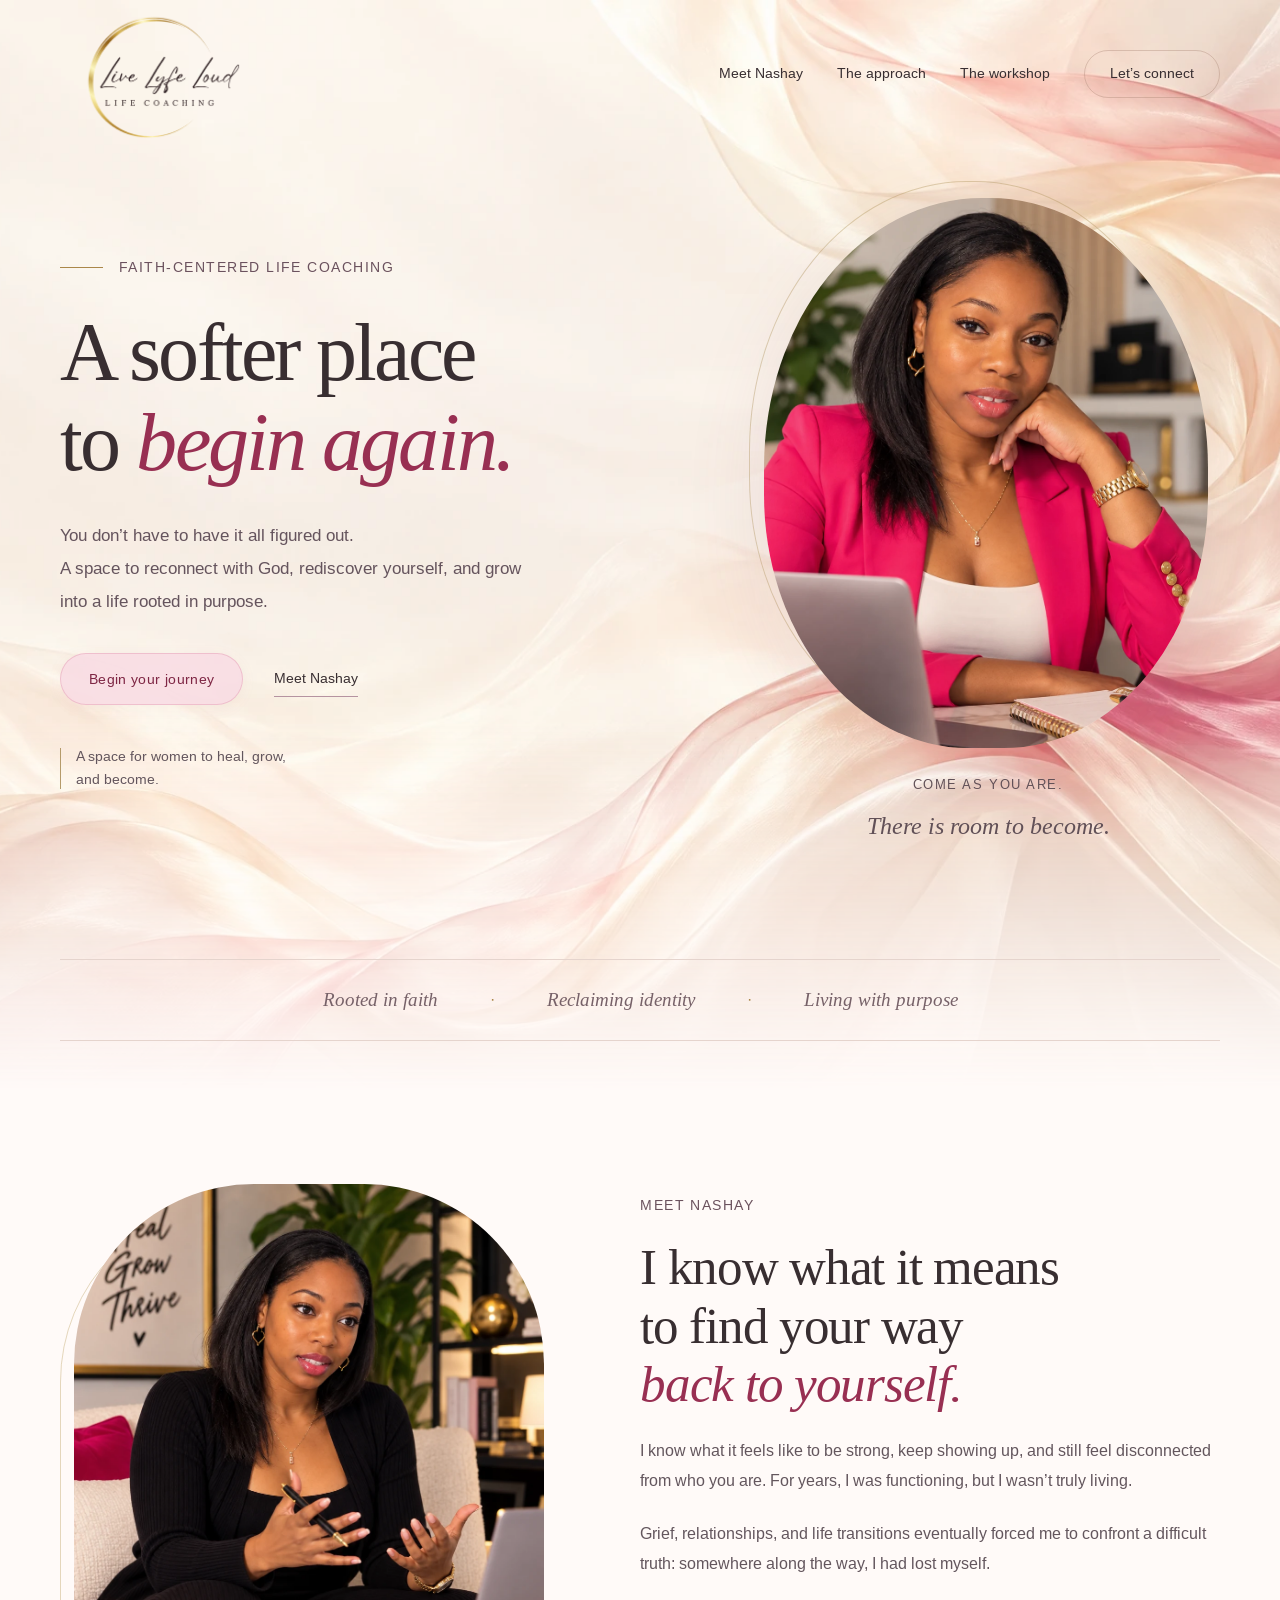
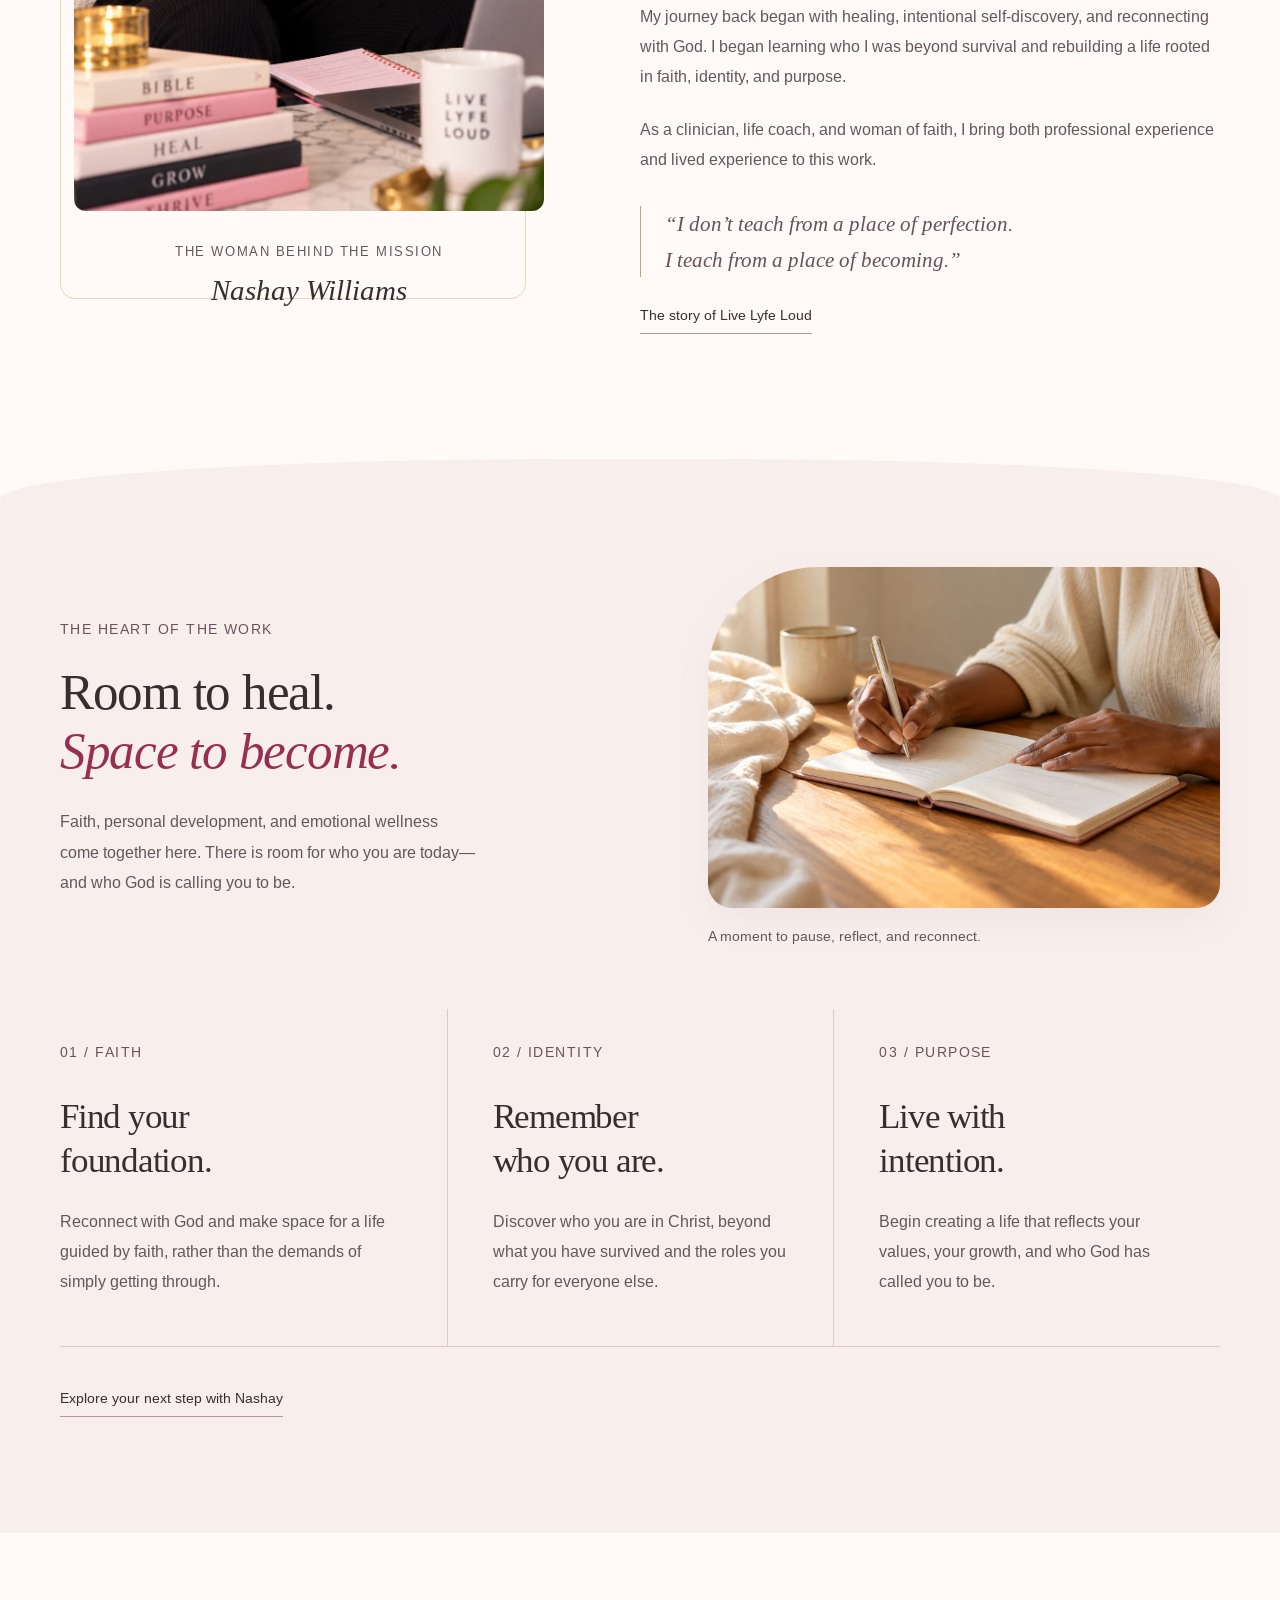
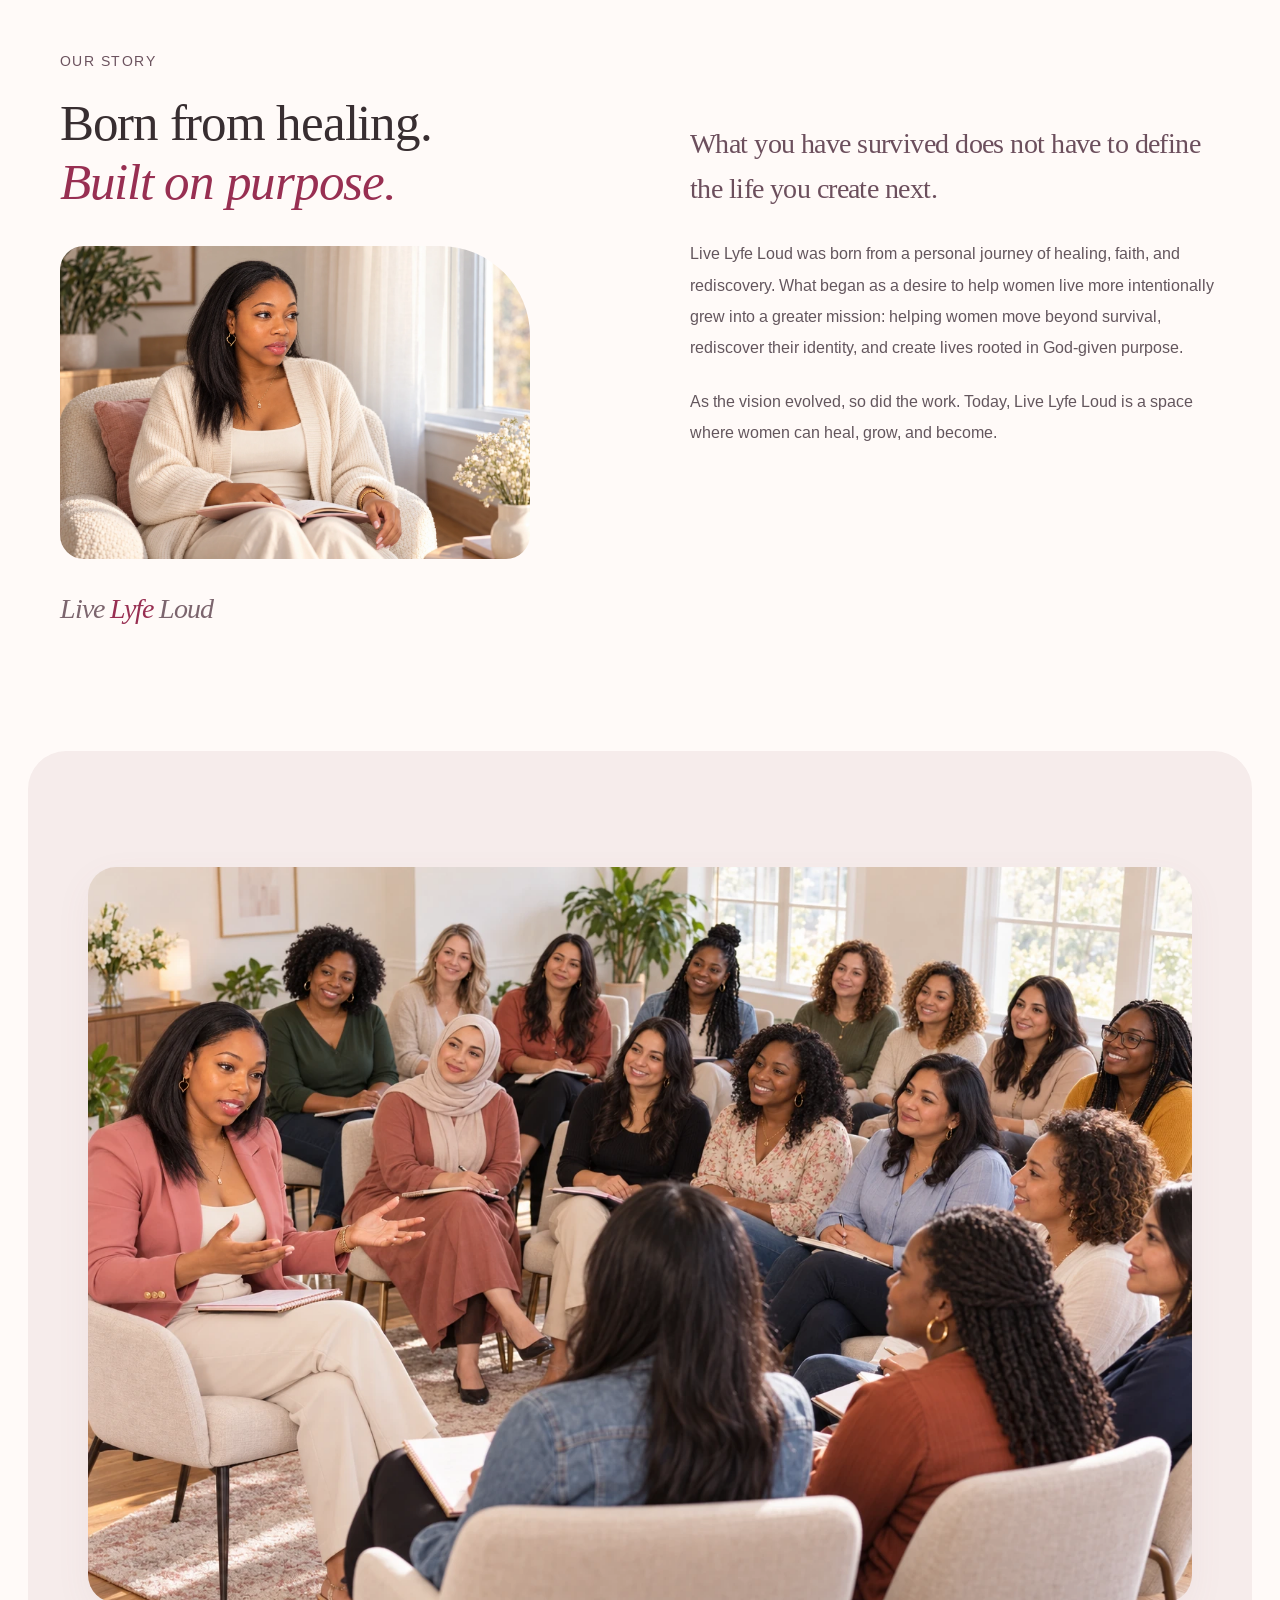
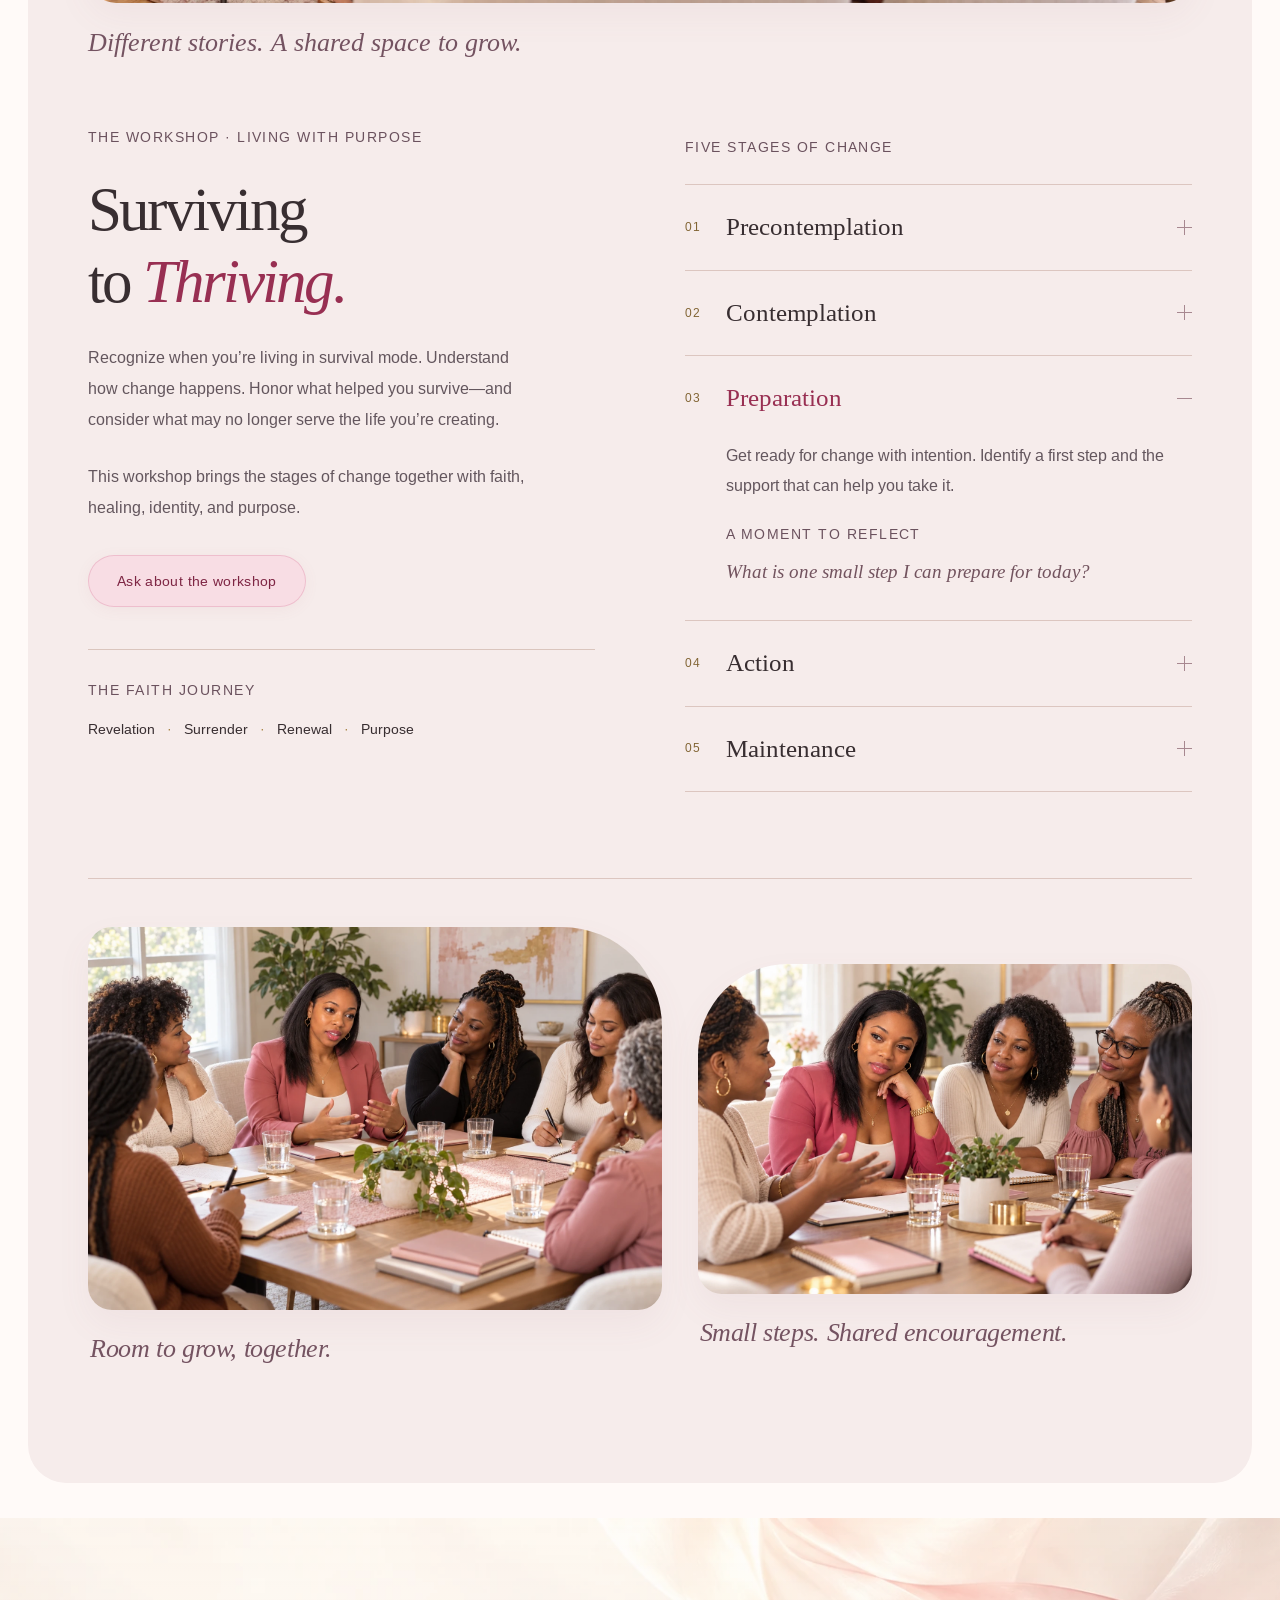
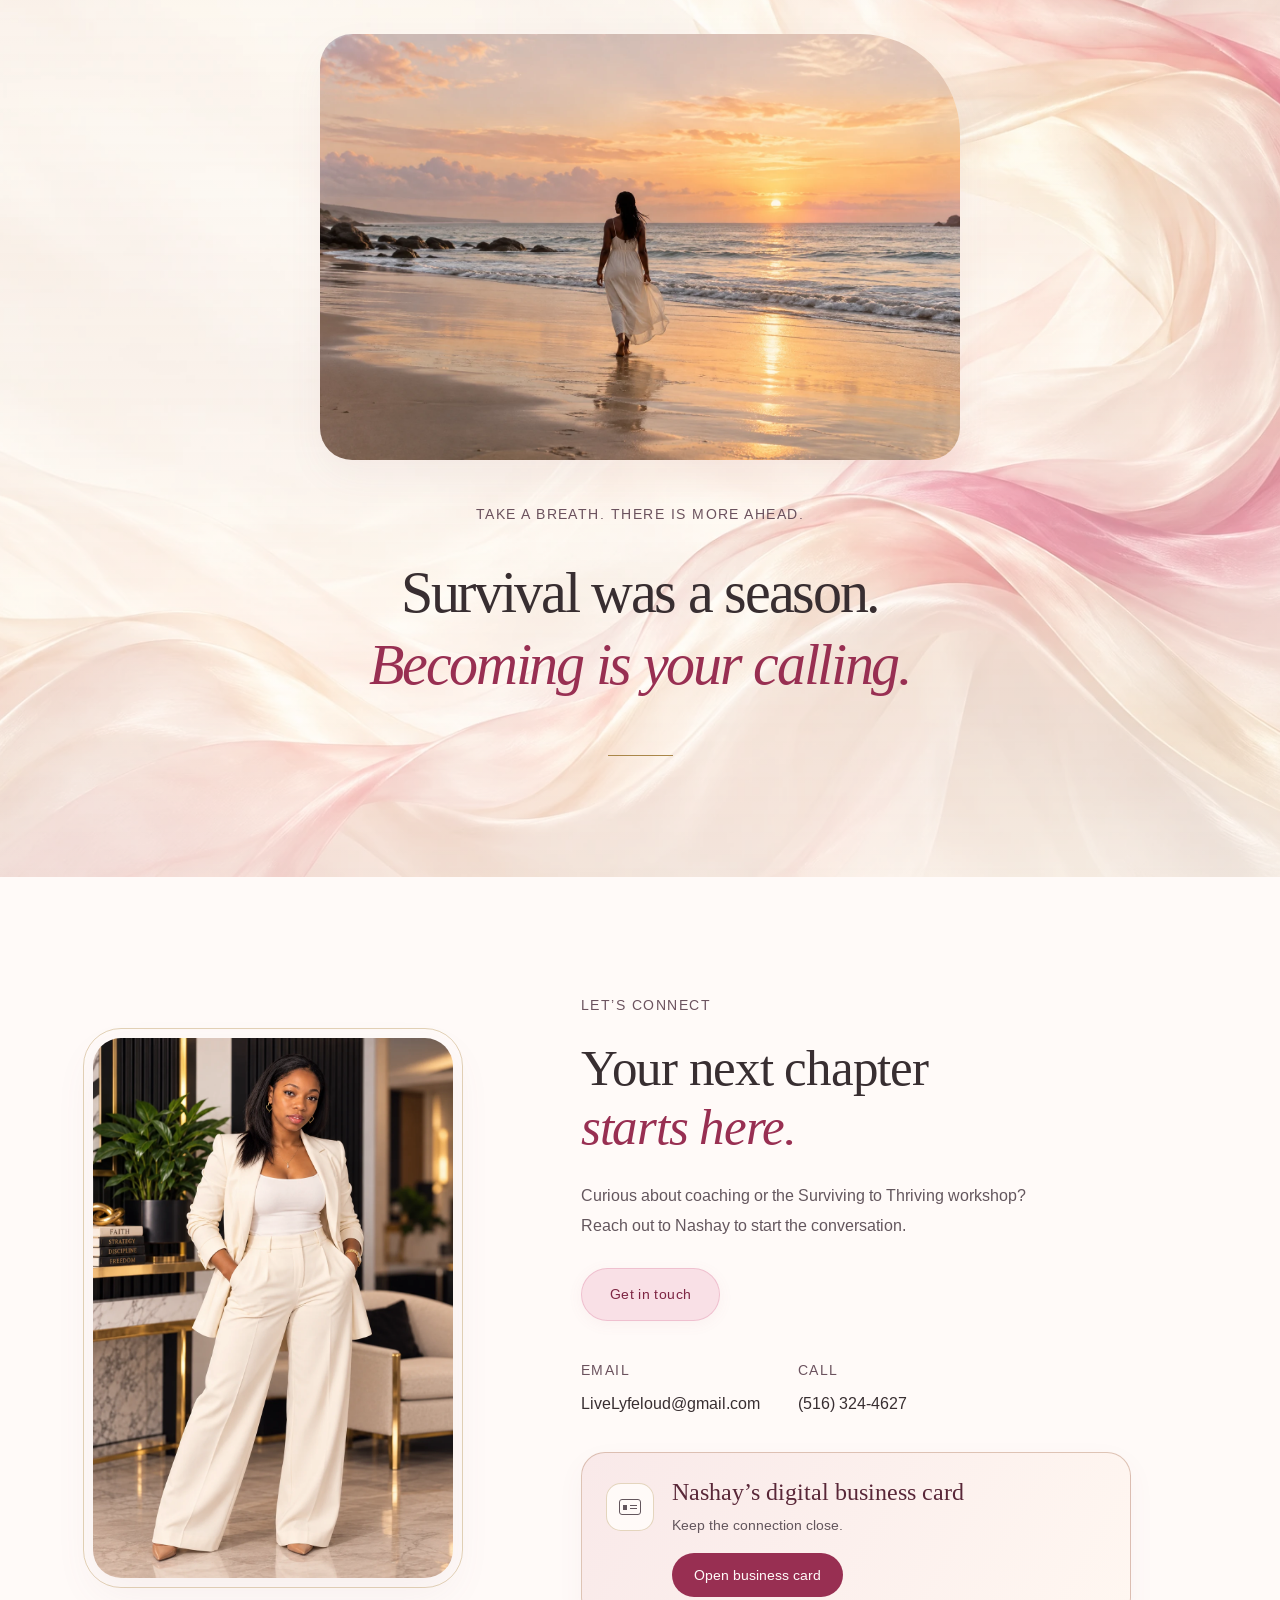
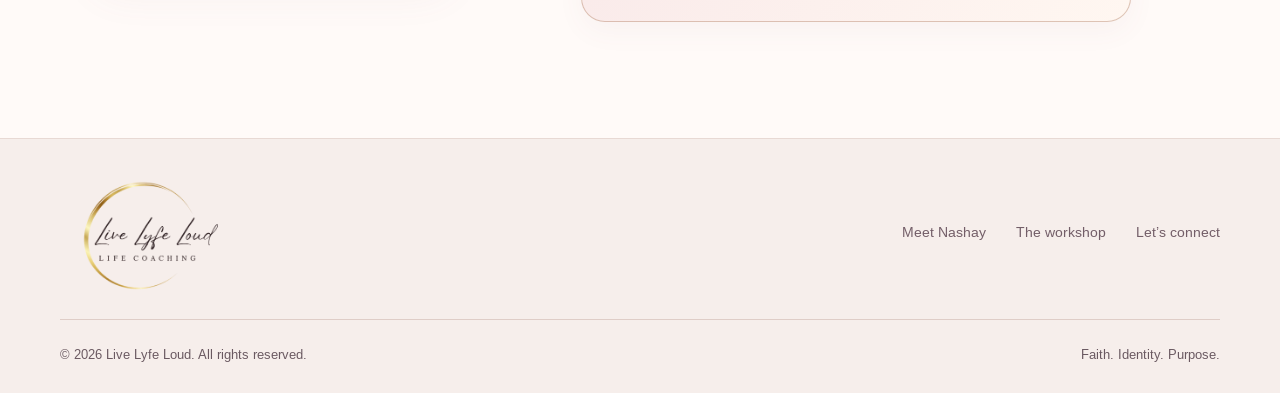
==== index.html @ ad5fb964 "Add Live Lyfe Loud static site for GitHub Pages staging. Co-authored-by: Cursor <cursoragent@cursor." ====
<!doctype html>
<html lang="en">
<head>
  <meta charset="utf-8">
  <meta name="viewport" content="width=device-width, initial-scale=1">
  <meta name="theme-color" content="#fffaf8">
  <title>Live Lyfe Loud | From Surviving to Becoming</title>
  <meta name="description" content="Faith-centered life coaching with Nashay Williams. A space for women to heal, rediscover their identity in Christ, and create a life rooted in purpose.">
  <meta property="og:title" content="Live Lyfe Loud | From Surviving to Becoming">
  <meta property="og:description" content="Faith. Identity. Purpose. A space to reconnect with who you are and who God has called you to be.">
  <meta property="og:type" content="website">
  <link rel="icon" type="image/svg+xml" href="data:image/svg+xml,%3Csvg xmlns='http://www.w3.org/2000/svg' viewBox='0 0 64 64'%3E%3Crect width='64' height='64' rx='32' fill='%23fffaf8'/%3E%3Ccircle cx='32' cy='32' r='28' fill='none' stroke='%23aa8749' stroke-width='1.5'/%3E%3Ctext x='32' y='46' text-anchor='middle' font-family='Georgia,serif' font-size='42' fill='%23982f52'%3EL%3C/text%3E%3C/svg%3E">
  <link rel="preload" as="image" href="assets/nashay-pink.webp" fetchpriority="high">
  <link rel="preload" as="image" href="assets/silk-painting.webp">
  <link rel="preload" as="font" href="assets/fonts/serif-regular.woff" type="font/woff" crossorigin>
  <link rel="stylesheet" href="silk.css?v=6">
  <script src="script.js?v=5" defer></script>
</head>
<body>
  <div class="opening-art" aria-hidden="true"></div>
  <a class="skip-link" href="#main">Skip to content</a>
  <header class="site-header">
    <div class="header-inner wrap">
      <a class="brand-logo" href="#home" aria-label="Live Lyfe Loud home"><img src="assets/live-lyfe-loud-logo.png" width="800" height="600" alt="Live Lyfe Loud Life Coaching — script logo with a gold crescent"></a>
      <button class="menu-toggle" aria-label="Open navigation" aria-controls="main-navigation" aria-expanded="false"><span></span><span></span></button>
      <nav id="main-navigation" class="main-navigation" aria-label="Main navigation">
        <a href="#about">Meet Nashay</a>
        <a href="#approach">The approach</a>
        <a href="#workshop">The workshop</a>
        <a class="nav-contact" href="#connect">Let’s connect</a>
      </nav>
    </div>
  </header>

  <main id="main">
    <section class="hero wrap" id="home" aria-labelledby="hero-title">
      <div class="hero-copy">
        <p class="eyebrow"><span class="gold-rule"></span>FAITH-CENTERED LIFE COACHING</p>
        <h1 id="hero-title">A softer place<br>to <em>begin again.</em></h1>
        <p class="hero-intro">You don’t have to have it all figured out.<br>A space to reconnect with God, rediscover yourself, and grow into a life rooted in purpose.</p>
        <div class="hero-actions"><a class="button button-pink" href="#connect">Begin your journey</a><a class="text-link" href="#about">Meet Nashay</a></div>
        <div class="hero-note"><span class="note-line"></span><p>A space for women to heal, grow,<br>and become.</p></div>
      </div>
      <div class="hero-visual">
        <div class="hero-photo-frame"><img src="assets/nashay-pink.webp" width="1024" height="1536" alt="Nashay Williams seated at her desk in a pink blazer" fetchpriority="high"></div>
        <div class="photo-caption"><span>COME AS YOU ARE.</span><strong>There is room to become.</strong></div>
        <span class="side-caption" aria-hidden="true">ROOTED IN FAITH. LIVED WITH PURPOSE.</span>
      </div>
    </section>

    <div class="belief-strip" aria-label="Our foundation"><div class="wrap"><span>Rooted in faith</span><i aria-hidden="true">·</i><span>Reclaiming identity</span><i aria-hidden="true">·</i><span>Living with purpose</span></div></div>

    <section class="about-section section-space wrap" id="about" aria-labelledby="about-title">
      <div class="about-visual">
        <img src="assets/nashay-conversation.webp" width="1024" height="1536" alt="Nashay in conversation, with a journal and books at her desk" loading="lazy">
        <div class="about-photo-label"><span>THE WOMAN BEHIND THE MISSION</span><p>Nashay Williams</p></div>
      </div>
      <div class="about-copy">
        <p class="eyebrow">MEET NASHAY</p>
        <h2 id="about-title">I know what it means<br>to find your way<br><em>back to yourself.</em></h2>
        <p>I know what it feels like to be strong, keep showing up, and still feel disconnected from who you are. For years, I was functioning, but I wasn’t truly living.</p>
        <p>Grief, relationships, and life transitions eventually forced me to confront a difficult truth: somewhere along the way, I had lost myself.</p>
        <p>My journey back began with healing, intentional self-discovery, and reconnecting with God. I began learning who I was beyond survival and rebuilding a life rooted in faith, identity, and purpose.</p>
        <p>As a clinician, life coach, and woman of faith, I bring both professional experience and lived experience to this work.</p>
        <blockquote>“I don’t teach from a place of perfection.<br>I teach from a place of becoming.”</blockquote>
        <a class="text-link" href="#story">The story of Live Lyfe Loud</a>
      </div>
    </section>

    <section class="approach-section section-space" id="approach" aria-labelledby="approach-title">
      <div class="wrap">
        <div class="section-heading"><div class="section-heading-copy"><p class="eyebrow">THE HEART OF THE WORK</p><h2 id="approach-title">Room to heal.<br><em>Space to become.</em></h2><p>Faith, personal development, and emotional wellness come together here. There is room for who you are today—and who God is calling you to be.</p></div><figure class="section-photo approach-photo"><img src="assets/intentional-journaling.webp" width="1536" height="1024" alt="Hands writing in an open journal beside a mug in soft natural light" loading="lazy" decoding="async"><figcaption>A moment to pause, reflect, and reconnect.</figcaption></figure></div>
        <div class="pillars">
          <article class="pillar"><span class="pillar-number">01 / FAITH</span><h3>Find your<br>foundation.</h3><p>Reconnect with God and make space for a life guided by faith, rather than the demands of simply getting through.</p></article>
          <article class="pillar"><span class="pillar-number">02 / IDENTITY</span><h3>Remember<br>who you are.</h3><p>Discover who you are in Christ, beyond what you have survived and the roles you carry for everyone else.</p></article>
          <article class="pillar"><span class="pillar-number">03 / PURPOSE</span><h3>Live with<br>intention.</h3><p>Begin creating a life that reflects your values, your growth, and who God has called you to be.</p></article>
        </div>
        <a class="text-link" href="#connect">Explore your next step with Nashay</a>
      </div>
    </section>

    <section class="story-section section-space wrap" id="story" aria-labelledby="story-title">
      <div class="story-heading"><p class="eyebrow">OUR STORY</p><h2 id="story-title">Born from healing.<br><em>Built on purpose.</em></h2><figure class="section-photo story-photo"><img src="assets/nashay-reflection.webp" width="1536" height="1024" alt="Nashay seated beside a window with an open journal" loading="lazy" decoding="async"></figure><div class="story-signature">Live <span>Lyfe</span> Loud</div></div>
      <div class="story-copy"><p class="large-copy">What you have survived does not have to define the life you create next.</p><p>Live Lyfe Loud was born from a personal journey of healing, faith, and rediscovery. What began as a desire to help women live more intentionally grew into a greater mission: helping women move beyond survival, rediscover their identity, and create lives rooted in God-given purpose.</p><p>As the vision evolved, so did the work. Today, Live Lyfe Loud is a space where women can heal, grow, and become.</p></div>
    </section>

    <section class="workshop-section section-space" id="workshop" aria-labelledby="workshop-title">
      <figure class="workshop-banner wrap"><img src="assets/workshop-diverse-circle.webp" width="1536" height="1024" alt="Nashay and a diverse circle of women sharing journals and conversation" loading="lazy" decoding="async"><figcaption>Different stories. A shared space to grow.</figcaption></figure>
      <div class="wrap workshop-grid">
        <div class="workshop-copy"><p class="eyebrow">THE WORKSHOP · LIVING WITH PURPOSE</p><h2 id="workshop-title">Surviving<br>to <em>Thriving.</em></h2><p>Recognize when you’re living in survival mode. Understand how change happens. Honor what helped you survive—and consider what may no longer serve the life you’re creating.</p><p>This workshop brings the stages of change together with faith, healing, identity, and purpose.</p><a class="button button-pink" href="mailto:LiveLyfeloud@gmail.com?subject=Surviving%20to%20Thriving%20workshop%20inquiry">Ask about the workshop</a><div class="faith-journey"><span>THE FAITH JOURNEY</span><p>Revelation <b>·</b> Surrender <b>·</b> Renewal <b>·</b> Purpose</p></div></div>
        <div class="workshop-stages"><p class="stages-label">FIVE STAGES OF CHANGE</p>
          <details name="change-stages"><summary><span class="stage-number">01</span><span>Precontemplation</span><span class="expand-mark" aria-hidden="true"></span></summary><div class="stage-content"><p>Before you feel ready to change, there can be space to notice how you’re living and what you need.</p><p class="reflection"><span>A MOMENT TO REFLECT</span>Where in my life am I simply getting through?</p></div></details>
          <details name="change-stages"><summary><span class="stage-number">02</span><span>Contemplation</span><span class="expand-mark" aria-hidden="true"></span></summary><div class="stage-content"><p>Begin considering change. Acknowledge both the desire for something different and the uncertainty that may come with it.</p><p class="reflection"><span>A MOMENT TO REFLECT</span>What would I like to be different?</p></div></details>
          <details name="change-stages" open><summary><span class="stage-number">03</span><span>Preparation</span><span class="expand-mark" aria-hidden="true"></span></summary><div class="stage-content"><p>Get ready for change with intention. Identify a first step and the support that can help you take it.</p><p class="reflection"><span>A MOMENT TO REFLECT</span>What is one small step I can prepare for today?</p></div></details>
          <details name="change-stages"><summary><span class="stage-number">04</span><span>Action</span><span class="expand-mark" aria-hidden="true"></span></summary><div class="stage-content"><p>Put your intentions into practice. Make room for choices that reflect the life you want to create.</p><p class="reflection"><span>A MOMENT TO REFLECT</span>What choice can I make differently this week?</p></div></details>
          <details name="change-stages"><summary><span class="stage-number">05</span><span>Maintenance</span><span class="expand-mark" aria-hidden="true"></span></summary><div class="stage-content"><p>Nurture the changes you’ve begun. Return to the practices and support that help you keep growing.</p><p class="reflection"><span>A MOMENT TO REFLECT</span>What helps me stay connected to my purpose?</p></div></details>
        </div>
      </div>
      <div class="workshop-moments wrap" aria-label="Conversation and reflection">
        <figure class="workshop-moment moment-wide">
          <img src="assets/workshop-gathering.webp" width="1536" height="1024" alt="Nashay in conversation with women seated together around a table" loading="lazy" decoding="async">
          <figcaption><span class="moment-title">Room to grow, together.</span></figcaption>
        </figure>
        <figure class="workshop-moment moment-intimate">
          <img src="assets/workshop-reflection.webp" width="1536" height="1024" alt="Nashay listening to women during a small-group journaling discussion" loading="lazy" decoding="async">
          <figcaption><span class="moment-title">Small steps. Shared encouragement.</span></figcaption>
        </figure>
      </div>
    </section>

    <section class="calling-section" aria-label="A reminder for your journey"><div class="wrap"><figure class="calling-photo"><img src="assets/a-new-beginning.webp" width="1536" height="1024" alt="A woman walking toward the morning light along a quiet shoreline" loading="lazy" decoding="async"></figure><p class="eyebrow">TAKE A BREATH. THERE IS MORE AHEAD.</p><p class="calling-quote">Survival was a season.<br><em>Becoming is your calling.</em></p><span class="gold-rule" aria-hidden="true"></span></div></section>

    <section class="connect-section section-space wrap" id="connect" aria-labelledby="connect-title">
      <div class="connect-portrait"><img src="assets/nashay-white.webp" width="1024" height="1536" alt="Nashay Williams standing in a cream suit" loading="lazy"></div>
      <div class="connect-copy"><p class="eyebrow">LET’S CONNECT</p><h2 id="connect-title">Your next chapter<br><em>starts here.</em></h2><p>Curious about coaching or the Surviving to Thriving workshop? Reach out to Nashay to start the conversation.</p><a class="button button-pink" href="mailto:LiveLyfeloud@gmail.com?subject=Let%E2%80%99s%20connect%20%E2%80%94%20Live%20Lyfe%20Loud">Get in touch</a>
        <div class="contact-details"><div><span>EMAIL</span><a href="mailto:LiveLyfeloud@gmail.com">LiveLyfeloud@gmail.com</a></div><div><span>CALL</span><a href="tel:+15163244627">(516) 324-4627</a></div></div>
        <a class="business-card" href="https://hihello.com/p/fc163d3c-0f7d-4a9d-80c2-f171ba8f3b7e" target="_blank" rel="noopener noreferrer">
          <span class="business-card-symbol" aria-hidden="true"><span class="card-icon"><span></span><span></span></span></span>
          <span class="business-card-copy"><span class="business-card-title">Nashay’s digital business card</span><span class="business-card-note">Keep the connection close.</span></span>
          <span class="business-card-action">Open business card</span>
          <span class="sr-only"> (opens in a new tab)</span>
        </a>
      </div>
    </section>
  </main>

  <footer class="site-footer"><div class="wrap footer-top"><a class="brand-logo footer-logo" href="#home" aria-label="Live Lyfe Loud home"><img src="assets/live-lyfe-loud-logo.png" width="800" height="600" alt="Live Lyfe Loud Life Coaching"></a><nav aria-label="Footer navigation"><a href="#about">Meet Nashay</a><a href="#workshop">The workshop</a><a href="#connect">Let’s connect</a></nav></div><div class="wrap footer-bottom"><p>© <span id="year">2026</span> Live Lyfe Loud. All rights reserved.</p><p>Faith. Identity. Purpose.</p></div></footer>
</body>
</html>
---- silk.css ----
@charset "UTF-8";
@font-face{font-family:'Lyfe Serif';src:url('assets/fonts/serif-regular.woff') format('woff');font-weight:400;font-style:normal;font-display:swap}
@font-face{font-family:'Lyfe Serif';src:url('assets/fonts/serif-italic.woff') format('woff');font-weight:400;font-style:italic;font-display:swap}
@font-face{font-family:'Lyfe Sans';src:url('assets/fonts/sans-regular.woff') format('woff');font-weight:400;font-style:normal;font-display:swap}
@font-face{font-family:'Lyfe Sans';src:url('assets/fonts/sans-bold.woff') format('woff');font-weight:700;font-style:normal;font-display:swap}
:root{--pink:#ff0054;--raspberry:#982f52;--gold:#aa8749;--cream:#fffaf8;--ink:#382e31;--muted:#63565d;--line:#e8d9d4;--serif:'Lyfe Serif',Georgia,serif;--sans:'Lyfe Sans','Avenir Next',Avenir,'Segoe UI',Arial,sans-serif}
*{box-sizing:border-box}
html{scroll-behavior:smooth;scroll-padding-top:50px}
body{position:relative;isolation:isolate;margin:0;background:var(--cream);color:var(--ink);font-family:var(--sans);font-size:16px;line-height:1.85;-webkit-font-smoothing:antialiased}
body.menu-open{overflow:hidden}
a{color:inherit;text-decoration:none}button{font:inherit}img{max-width:100%;display:block}h1,h2,h3,p{margin:0}h1,h2,h3{font-weight:400}h1,h2,h3,.calling-quote{font-family:var(--serif)}em{font-weight:400}
::selection{background:#f4d5e0;color:var(--ink)}
:focus-visible{outline:2px solid var(--raspberry);outline-offset:6px}
.wrap{width:min(1220px,calc(100% - 120px));margin-inline:auto}
.section-space{padding-block:116px}
.eyebrow{font-size:.75rem;letter-spacing:.18em;font-weight:500;line-height:1.75;display:flex;align-items:center;gap:16px;color:#78636c}
.gold-rule{display:inline-block;width:43px;height:1px;background:var(--gold);flex:none}
.skip-link{position:fixed;top:-100px;left:20px;padding:12px 20px;background:var(--ink);color:white;z-index:100}.skip-link:focus{top:12px}
.sr-only{position:absolute;width:1px;height:1px;overflow:hidden;clip:rect(0,0,0,0);white-space:nowrap}
.opening-art{position:absolute;z-index:-1;top:0;left:0;width:100%;height:1090px;background:url('assets/silk-painting.webp') center 37%/cover no-repeat;opacity:.76;mask-image:linear-gradient(#000 0%,#000 66%,transparent 100%);-webkit-mask-image:linear-gradient(#000 0%,#000 66%,transparent 100%);pointer-events:none}
.site-header{position:relative;z-index:30;background:transparent}
.header-inner{display:flex;justify-content:space-between;align-items:center;min-height:148px;gap:30px}
.brand-logo{display:block;flex:none;width:194px;line-height:0}
.brand-logo>img{width:100%;height:133px;object-fit:contain}
.main-navigation{display:flex;align-items:center;gap:34px;font-size:.875rem}
.main-navigation>a:not(.nav-contact){padding-block:14px;position:relative}
.main-navigation>a:not(.nav-contact)::after{position:absolute;content:'';height:1px;bottom:6px;left:0;right:100%;background:var(--raspberry);transition:right .3s}
.main-navigation>a:hover::after{right:0}
.nav-contact{padding:10px 25px;border:1px solid #a784725c;border-radius:50px;transition:background .3s,border-color .3s}
.nav-contact:hover{background:#fffaf8b3;border-color:var(--gold)}
.menu-toggle{display:none}
.hero{display:grid;grid-template-columns:1.22fr 1fr;gap:70px;align-items:center;padding-top:50px;padding-bottom:86px;min-height:640px}
.hero-copy{padding-block:10px}
.hero h1{font-size:clamp(3.6rem,6.4vw,5.75rem);letter-spacing:-.035em;line-height:1.1;margin-top:29px}
.hero h1 em{color:var(--raspberry)}
.hero-intro{font-size:1.0625rem;color:#65545d;line-height:1.95;margin-top:30px;max-width:470px}
.hero-actions{display:flex;align-items:center;gap:31px;margin-top:35px;flex-wrap:wrap}
.button{min-height:52px;display:inline-flex;align-items:center;justify-content:center;text-align:center;font-size:.875rem;letter-spacing:.025em;padding:14px 28px;font-weight:500;line-height:1.6;border-radius:60px;transition:background .3s,box-shadow .3s,color .3s}
.button-pink{background:#f8dbe3d9;border:1px solid #d877974d;color:#7e2644;box-shadow:0 3px 15px #a95a7210}
.button-pink:hover{background:#f3c3d3;box-shadow:0 5px 22px #a95a7217;color:#692139}
.text-link{font-size:.875rem;display:inline-block;border-bottom:1px solid #b593a0;padding-block:4px;transition:color .3s,border-color .3s}
.text-link:hover{color:var(--raspberry);border-color:var(--raspberry)}
.hero-note{display:flex;align-items:center;gap:15px;margin-top:40px;color:var(--muted)}
.hero-note p{font-size:.875rem;line-height:1.65}
.note-line{width:1px;height:41px;background:#b59b6a}
.hero-visual{position:relative;z-index:0;padding:0 8px 0 14px;max-width:470px;justify-self:end;width:100%}
.hero-photo-frame{position:relative;aspect-ratio:4/4.95;border-radius:49% 49% 46% 46%;max-height:550px;box-shadow:0 20px 80px #8b536920}
.hero-photo-frame::before{content:'';position:absolute;inset:-17px 15px 17px -15px;border:1px solid #b2966069;border-radius:49% 49% 46% 46%;z-index:-1}
.hero-photo-frame img{width:100%;height:100%;object-fit:cover;object-position:center 31%;border-radius:inherit}
.photo-caption{position:relative;bottom:auto;left:auto;text-align:center;margin-top:25px;color:#615057}
.photo-caption>span{display:block;font-size:.75rem;letter-spacing:.18em;margin-bottom:7px}
.photo-caption>strong{font-family:var(--serif);font-size:1.5rem;font-style:italic;font-weight:400}
.side-caption{display:none}
.belief-strip{padding:25px 0 27px;color:#766168}
.belief-strip>.wrap{display:flex;align-items:center;justify-content:center;gap:52px;border-top:1px solid #e5d4cd;border-bottom:1px solid #e5d4cd;padding-block:22px}
.belief-strip span{font-family:var(--serif);font-size:1.2rem;font-style:italic}
.belief-strip i{color:var(--gold);font-size:1rem;font-style:normal}
.about-section{display:grid;grid-template-columns:.91fr 1.09fr;gap:96px;align-items:center}
.about-visual{position:relative;padding-bottom:32px;align-self:center;padding-left:14px;z-index:0}
.about-visual::before{content:'';position:absolute;top:18px;left:0;right:18px;bottom:44px;border:1px solid #c2a86f70;border-radius:180px 180px 15px 15px;z-index:-1}
.about-visual>img{aspect-ratio:3/4;width:100%;height:auto;object-fit:cover;object-position:50% 35%;border-radius:180px 180px 12px 12px}
.about-photo-label{position:relative;bottom:auto;right:auto;left:auto;padding:25px 12px 0;text-align:center;color:var(--muted)}
.about-photo-label>span{font-size:.75rem;letter-spacing:.15em}
.about-photo-label>p{font-family:var(--serif);font-style:italic;font-size:1.8rem;margin-top:5px;line-height:1.4;color:var(--ink)}
.about-copy h2,.section-heading h2,.story-heading h2,.connect-copy h2{font-size:clamp(2.5rem,3.95vw,3.5rem);line-height:1.16;letter-spacing:-.025em;margin-top:21px}
.about-copy h2 em,.section-heading h2 em,.story-heading h2 em,.connect-copy h2 em{color:var(--raspberry)}
.about-copy>p:not(.eyebrow){font-size:1rem;line-height:1.9;color:var(--muted);margin-top:22px}
.about-copy blockquote{margin:31px 0 22px;padding-left:24px;border-left:1px solid #bca674;font-family:var(--serif);font-size:1.3rem;font-style:italic;line-height:1.7;color:#67515b}
.approach-section{background:#f8efed;border-radius:44% 44% 0 0 / 40px 40px 0 0;padding-top:108px}
.section-heading{display:grid;grid-template-columns:1.1fr 1fr;align-items:end;gap:110px}
.section-heading>p{color:var(--muted);max-width:380px;padding-bottom:8px;font-size:1rem}
.pillars{display:grid;grid-template-columns:repeat(3,1fr);margin:60px 0 35px;border-bottom:1px solid #e0cac2}
.pillar{padding:28px 45px 48px 0}
.pillar+.pillar{padding-left:45px;border-left:1px solid #e0cac2}
.pillar-number{font-size:.75rem;letter-spacing:.13em;color:#8f6876}
.pillar h3{font-size:2.2rem;line-height:1.25;letter-spacing:-.035em;margin-top:28px}
.pillar p{margin-top:24px;font-size:1rem;line-height:1.9;color:var(--muted)}
.story-section{display:grid;grid-template-columns:1fr 1fr;gap:100px;align-items:start}
.story-signature{font-family:var(--serif);font-size:1.75rem;letter-spacing:-.035em;font-style:italic;margin-top:37px;color:#7c656e}
.story-signature>span{color:var(--raspberry)}
.story-copy{padding-top:5px}
.story-copy .large-copy{font-family:var(--serif);font-size:1.75rem;line-height:1.6;letter-spacing:-.02em;color:#6c4f5d;margin:0 0 27px}
.story-copy>p{color:var(--muted);margin-top:23px;font-size:1rem;line-height:1.95}
.workshop-section{background:#f6eceb;border-radius:38px;margin-inline:28px;color:var(--ink)}
.workshop-grid{display:grid;grid-template-columns:1fr 1fr;gap:90px;align-items:start}
.workshop-copy h2{font-size:clamp(3rem,4.8vw,4.4rem);line-height:1.16;letter-spacing:-.045em;margin-top:25px}
.workshop-copy h2 em{color:var(--raspberry)}
.workshop-copy>p:not(.eyebrow){color:var(--muted);margin-top:25px;max-width:440px;font-size:1rem;line-height:1.95}
.workshop-copy .button{margin-top:32px}
.faith-journey{margin-top:42px;padding-top:25px;border-top:1px solid #dac5bd}
.faith-journey>span{font-size:.75rem;letter-spacing:.16em;color:#866b76}
.faith-journey>p{font-size:.875rem;margin-top:10px;line-height:2}
.faith-journey b{color:var(--gold);font-weight:400;padding-inline:8px}
.workshop-stages{padding-top:10px}
.stages-label{font-size:.75rem;letter-spacing:.15em;color:#866b76;margin-bottom:23px}
.workshop-stages details{border-top:1px solid #dcc6c0}
.workshop-stages details:last-child{border-bottom:1px solid #dcc6c0}
.workshop-stages summary{display:flex;align-items:center;gap:20px;padding:25px 0;list-style:none;cursor:pointer;font-family:var(--serif);font-size:1.55rem;line-height:1.4}
.workshop-stages summary::-webkit-details-marker{display:none}
.stage-number{font-family:var(--sans);font-size:.75rem;color:#806332;min-width:21px;letter-spacing:.08em}
.expand-mark{margin-left:auto;position:relative;flex:none;width:15px;height:15px}
.expand-mark::before,.expand-mark::after{content:'';background:#a78890;position:absolute;left:0;right:0;top:7px;height:1px}
.expand-mark::after{transform:rotate(90deg)}
details[open] .expand-mark::after{transform:rotate(0)}
details[open] summary{color:var(--raspberry)}
.stage-content{padding:0 25px 29px 41px;color:var(--muted);font-size:1rem;line-height:1.9}
details[open] .stage-content{animation:soft-arrival .3s ease-out}
@keyframes soft-arrival{from{opacity:.2;transform:translateY(5px)}to{opacity:1;transform:translateY(0)}}
.reflection{margin-top:19px;font-family:var(--serif);font-size:1.2rem;font-style:italic;color:#72535e}
.reflection>span{font-family:var(--sans);display:block;font-size:.75rem;letter-spacing:.11em;color:#866b76;font-style:normal;margin-bottom:7px}
.calling-section{text-align:center;padding:116px 0 112px;margin-top:35px;background:linear-gradient(#fffaf864,#fffaf899),url('assets/silk-painting.webp') center 70%/cover no-repeat;isolation:isolate}
.calling-section .eyebrow{justify-content:center;color:#75606b}
.calling-quote{font-size:clamp(2.3rem,4.5vw,4.1rem);line-height:1.25;letter-spacing:-.04em;margin-block:30px 35px}
.calling-quote>em{color:var(--raspberry)}
.calling-section .gold-rule{width:65px}
.connect-section{display:grid;grid-template-columns:.8fr 1.2fr;gap:95px;align-items:center}
.connect-portrait{max-width:360px;margin-left:32px;position:relative;z-index:0}
.connect-portrait::before{content:'';position:absolute;inset:17px -17px -17px 17px;border:1px solid #bd9e6370;border-radius:180px 180px 5px 5px;z-index:-1}
.connect-portrait>img{width:100%;aspect-ratio:3/4.3;object-fit:cover;object-position:50% 28%;border-radius:180px 180px 5px 5px}
.connect-copy>p:not(.eyebrow){color:var(--muted);margin-top:25px;max-width:460px;font-size:1rem}
.connect-copy>.button{margin-top:28px}
.contact-details{display:flex;gap:38px;margin-top:37px;flex-wrap:wrap}
.contact-details>div>span{display:block;font-size:.75rem;letter-spacing:.16em;color:var(--muted);margin-bottom:5px}
.contact-details a{font-size:1rem;overflow-wrap:anywhere}
.contact-details a:hover{color:var(--raspberry)}
.business-card{display:grid;grid-template-columns:48px minmax(0,1fr);column-gap:18px;row-gap:16px;align-items:center;width:100%;max-width:550px;margin-top:34px;padding:24px;border:1px solid #ba8d737a;border-radius:24px;background:linear-gradient(120deg,#f9e9e9,#fff7f1);color:var(--ink);box-shadow:0 10px 28px #8951600c;transition:background .45s ease,border-color .45s ease,box-shadow .45s ease}
.business-card:hover,.business-card:focus-visible{border-color:var(--raspberry);background:linear-gradient(120deg,#f6dfe4,#fff5ed);box-shadow:0 12px 30px #89516018}
.business-card-symbol{display:flex;align-items:center;justify-content:center;width:48px;height:48px;border-radius:15px;background:#fffaf8;border:1px solid #bc9d6566}
.business-card-copy{display:block;min-width:0}
.business-card-title{display:block;font-family:var(--serif);font-size:1.5rem;line-height:1.25;color:#592738;text-wrap:balance}
.business-card-note{display:block;margin-top:7px;font-size:.875rem;line-height:1.65;color:var(--muted)}
.business-card-action{grid-column:2;justify-self:start;display:inline-flex;align-items:center;justify-content:center;min-height:44px;padding:10px 22px;border-radius:50px;background:var(--raspberry);color:#fffaf8;font-size:.875rem;line-height:1.6;text-align:center;transition:background .45s ease}
.business-card:hover .business-card-action,.business-card:focus-visible .business-card-action{background:#792642}
.card-icon{width:22px;height:16px;border:1px solid var(--muted);border-radius:3px;display:flex;align-items:center;gap:3px;padding:3px;flex:none}
.card-icon>span:first-child{width:4px;height:5px;background:var(--muted)}
.card-icon>span:last-child{width:8px;height:4px;border-top:1px solid var(--muted);border-bottom:1px solid var(--muted)}
.site-footer{background:#f6eeeb;color:var(--ink);padding:35px 0 26px;border-top:1px solid #e8d9d4}
.workshop-moments{display:grid;grid-template-columns:1.16fr 1fr;gap:36px;align-items:start;margin-top:86px;padding-top:48px;border-top:1px solid #dcc6c0}
.workshop-moment{margin:0;min-width:0}
.workshop-moment img{width:100%;height:auto;aspect-ratio:3/2;object-fit:cover;object-position:center;box-shadow:0 15px 35px #89646e10}
.moment-wide img{border-radius:24px 100px 24px 24px}
.moment-intimate{padding-top:37px}.moment-intimate img{border-radius:90px 24px 24px 24px}
.workshop-moment figcaption{padding:21px 2px 0;color:var(--muted);font-size:.875rem;line-height:1.8}
.workshop-moment figcaption>span{display:block}
.workshop-moment .moment-title{font-family:var(--serif);font-size:1.6rem;font-style:italic;letter-spacing:-.015em;color:#745361;line-height:1.5;margin-bottom:7px}
.hero-photo-frame img,.about-visual>img,.connect-portrait>img,.workshop-moment img{transition:filter .5s;filter:saturate(.94)}
.footer-top{display:flex;align-items:center;justify-content:space-between;gap:30px;padding-bottom:27px}
.footer-logo{width:170px}.footer-logo>img{height:118px}
.footer-top nav{display:flex;gap:30px;font-size:.875rem;color:#735e68}
.footer-top nav a:hover{color:var(--raspberry)}
.footer-bottom{padding-top:23px;border-top:1px solid #dfcdc7;display:flex;justify-content:space-between;gap:20px;color:#7d6e74;font-size:.75rem}
@media(min-width:1600px){.hero{min-height:720px}.opening-art{height:1170px}}
@media(max-width:1150px){.wrap{width:calc(100% - 80px)}.hero{gap:45px;padding-top:42px}.hero h1{font-size:5.6vw}.main-navigation{gap:24px}.about-section,.workshop-grid,.story-section,.connect-section{gap:60px}.section-heading{gap:65px}.belief-strip>.wrap{gap:36px}.pillar{padding-right:28px}.pillar+.pillar{padding-left:28px}.workshop-section{margin-inline:16px}.connect-portrait{margin-left:10px}.hero-visual{padding-left:10px}.photo-caption>strong{font-size:1.4rem}}
@media(max-width:850px){.wrap{width:calc(100% - 48px)}.header-inner{min-height:126px}.brand-logo{width:159px}.brand-logo>img{height:111px}.main-navigation{gap:18px;font-size:.875rem}.nav-contact{padding:10px 18px}.hero{gap:33px;padding-block:35px 58px;min-height:590px}.hero h1{font-size:3.45rem}.hero .eyebrow{font-size:.75rem;letter-spacing:.1em;gap:10px}.hero .gold-rule{width:24px}.hero-intro{font-size:1rem}.hero-actions{gap:22px}.hero-actions .button{padding:13px 23px}.hero-note{margin-top:27px}.hero-photo-frame{aspect-ratio:4/5.3}.photo-caption>strong{font-size:1.2rem}.photo-caption>span{font-size:.75rem;letter-spacing:.1em}.section-space{padding-block:84px}.about-section{gap:42px}.about-copy h2,.section-heading h2,.story-heading h2,.connect-copy h2{font-size:2.6rem}.about-copy blockquote{font-size:1.18rem}.about-photo-label{padding-top:20px}.about-photo-label>p{font-size:1.55rem}.belief-strip>.wrap{gap:25px}.belief-strip span{font-size:1.1rem}.section-heading{gap:35px}.pillar{padding-right:22px}.pillar+.pillar{padding-left:22px}.pillar h3{font-size:1.9rem}.story-section,.workshop-grid,.connect-section{gap:40px}.workshop-stages summary{font-size:1.35rem;gap:12px}.stage-content{padding-left:33px;padding-right:0}.faith-journey b{padding-inline:3px}.connect-portrait{margin-left:0}.contact-details{gap:20px}.footer-top nav{gap:22px}.opening-art{height:960px}.workshop-section{margin-inline:12px;border-radius:28px}}
@media(max-width:700px){html{scroll-padding-top:25px}.wrap{width:calc(100% - 44px)}.section-space{padding-block:72px}.header-inner{min-height:122px}.brand-logo{width:164px}.brand-logo>img{height:112px}.menu-toggle{display:flex;flex-direction:column;justify-content:center;gap:7px;align-items:center;width:44px;height:44px;border:0;background:transparent;cursor:pointer;z-index:32}.menu-toggle span{display:block;background:var(--ink);width:25px;height:1px;transition:transform .3s}.menu-toggle[aria-expanded="true"] span:first-child{transform:translateY(4px) rotate(45deg)}.menu-toggle[aria-expanded="true"] span:last-child{transform:translateY(-4px) rotate(-45deg)}.main-navigation{display:none;position:absolute;top:122px;left:14px;right:14px;background:#fffaf8fa;padding:25px 25px 32px;border:1px solid var(--line);border-radius:24px;box-shadow:0 15px 40px #6e344317;flex-direction:column;align-items:stretch;font-size:1rem;gap:7px}.main-navigation.open{display:flex}.main-navigation>a:not(.nav-contact){padding:14px 0}.main-navigation>.nav-contact{margin-top:14px;text-align:center}.hero{grid-template-columns:1fr;gap:41px;min-height:0;padding-top:31px;padding-bottom:40px}.hero-copy{padding:0}.hero .eyebrow{font-size:.75rem;letter-spacing:.1em}.hero h1{font-size:clamp(3.35rem,11vw,4.9rem);margin-top:23px;line-height:1.15}.hero-intro{margin-top:24px;max-width:430px}.hero-actions{margin-top:28px;gap:28px}.hero-actions .button{font-size:.875rem;padding:14px 25px}.hero-note{display:none}.hero-visual{width:min(80%,360px);justify-self:center;padding:0;margin-top:4px}.hero-photo-frame{aspect-ratio:4/4.85;max-height:445px}.hero-photo-frame img{object-position:50% 29%}.hero-photo-frame::before{inset:-12px 11px 12px -11px}.photo-caption{margin-top:23px}.photo-caption>strong{font-size:1.35rem}.photo-caption>span{font-size:.75rem;letter-spacing:.17em}.opening-art{height:1250px;background-position:57% top;opacity:.7;mask-image:linear-gradient(#000 0%,#000 72%,transparent 100%);-webkit-mask-image:linear-gradient(#000 0%,#000 72%,transparent 100%)}.belief-strip{padding:24px 0 0}.belief-strip>.wrap{gap:12px;flex-wrap:wrap;padding-block:19px}.belief-strip span{font-size:1.1rem}.belief-strip i{font-size:.875rem}.belief-strip span:last-child{width:100%;text-align:center}.belief-strip i:last-of-type{display:none}.about-section{grid-template-columns:1fr;gap:30px}.about-visual{width:calc(100% - 18px);max-width:375px;justify-self:center;padding-bottom:10px}.about-visual>img{aspect-ratio:4/4.7;object-position:50% 24%;border-radius:170px 170px 8px 8px}.about-visual::before{bottom:110px;top:14px;right:10px;border-radius:170px 170px 8px 8px}.about-photo-label{padding-top:23px}.about-photo-label>span{font-size:.75rem;letter-spacing:.08em}.about-photo-label>p{font-size:1.65rem}.about-copy h2,.section-heading h2,.story-heading h2,.connect-copy h2{font-size:clamp(2.4rem,8vw,3.1rem);margin-top:18px}.about-copy>p:not(.eyebrow){font-size:1rem;margin-top:22px}.about-copy blockquote{font-size:1.35rem;padding-left:19px}.about-copy blockquote br{display:none}.approach-section{border-radius:44% 44% 0 0 / 25px 25px 0 0}.section-heading{grid-template-columns:1fr;gap:25px}.section-heading>p{max-width:100%}.pillars{grid-template-columns:1fr;margin-top:30px;margin-bottom:27px}.pillar,.pillar+.pillar{border-left:0;padding:29px 0 33px;border-bottom:1px solid #e0cac2;display:grid;grid-template-columns:1fr 1.25fr;column-gap:25px}.pillar:last-child{border-bottom:0}.pillar-number{grid-column:1/-1;margin-bottom:18px;font-size:.75rem}.pillar h3{font-size:1.95rem;margin:0}.pillar p{margin:0;font-size:1rem}.story-section{grid-template-columns:1fr;gap:32px}.story-signature{display:none}.story-copy{padding:0}.story-copy .large-copy{font-size:1.7rem}.workshop-section{margin-inline:10px;padding-block:55px;border-radius:25px}.workshop-grid{grid-template-columns:1fr;gap:42px;width:calc(100% - 40px)}.workshop-copy h2{font-size:3.6rem}.workshop-copy .eyebrow{font-size:.75rem;letter-spacing:.08em}.faith-journey{margin-top:32px}.faith-journey>p{font-size:.875rem}.faith-journey b{padding-inline:5px}.workshop-stages{padding-top:0}.workshop-stages summary{font-size:1.5rem;gap:16px;padding-block:24px}.stage-content{padding-left:37px;font-size:1rem}.reflection{font-size:1.2rem}.calling-section{padding-block:85px;margin-top:20px;background-position:63% 50%}.calling-section .eyebrow{font-size:.75rem;letter-spacing:.1em}.calling-quote{font-size:clamp(2.1rem,7.5vw,3.15rem);line-height:1.3}.connect-section{grid-template-columns:1fr;gap:48px}.connect-portrait{width:73%;max-width:320px;justify-self:center}.connect-portrait>img{aspect-ratio:4/5.1;object-position:50% 22%}.contact-details{gap:25px}.contact-details a{font-size:1rem}.business-card{font-size:.875rem}.footer-top{align-items:flex-start;flex-direction:column;gap:17px;padding-bottom:30px}.footer-top nav{flex-wrap:wrap;gap:25px;font-size:.875rem}.footer-bottom{flex-direction:column;gap:13px}.site-footer{padding-top:24px}.footer-logo{width:165px}.footer-logo>img{height:112px}}
@media(max-width:370px){.wrap{width:calc(100% - 36px)}.hero h1{font-size:3.05rem}.hero-actions{gap:22px}.hero-actions .button{padding-inline:23px}.pillar,.pillar+.pillar{column-gap:18px}.pillar h3{font-size:1.7rem}.workshop-copy h2{font-size:3.25rem}.workshop-stages summary{font-size:1.35rem;gap:12px}.stage-content{padding-left:32px}.belief-strip>.wrap{gap:10px}.belief-strip span{font-size:1.05rem}.contact-details{flex-direction:column;gap:15px}}
@media(prefers-reduced-motion:reduce){html{scroll-behavior:auto}*,*::before,*::after{transition:none!important;animation:none!important}}
@media(max-width:850px){.workshop-moments{gap:25px;margin-top:65px;padding-top:38px}.workshop-moment .moment-title{font-size:1.4rem}.moment-intimate{padding-top:25px}.moment-wide img{border-top-right-radius:70px}.moment-intimate img{border-top-left-radius:70px}}
@media(max-width:700px){.workshop-moments{grid-template-columns:1fr;width:calc(100% - 40px);gap:32px;margin-top:44px;padding-top:35px}.moment-intimate{padding-top:0}.workshop-moment img{aspect-ratio:3/2}.workshop-moment figcaption{padding-top:18px}.workshop-moment .moment-title{font-size:1.5rem}.hero h1{font-size:clamp(3.4rem,11.7vw,4.9rem);line-height:1.1}.about-copy h2,.section-heading h2,.story-heading h2,.connect-copy h2{font-size:clamp(2.5rem,8.8vw,3.2rem);line-height:1.15}}
@media(max-width:370px){.hero h1{font-size:3.1rem}.workshop-moment .moment-title{font-size:1.4rem}.calling-quote{font-size:2rem}}
@media print{.menu-toggle,.hero-actions,.button,.main-navigation,.belief-strip,.site-footer,.opening-art{display:none}.wrap{width:100%}.section-space{padding-block:30px}.hero{min-height:0}.hero-visual{max-width:240px}.workshop-section{background:white;color:black;margin:0}.workshop-stages details{break-inside:avoid}.about-section,.connect-section{break-inside:avoid}}

/* Section photographs and quiet, progressive entrance motion. */
h1,h2,h3,.calling-quote{text-wrap:balance}
.section-heading{align-items:center;gap:85px}
.section-heading-copy>p:not(.eyebrow){font-size:1rem;line-height:1.9;max-width:420px;color:var(--muted);margin-top:27px}
.section-photo{margin:0;min-width:0}
.section-photo img{width:100%;height:auto;aspect-ratio:3/2;object-fit:cover;display:block}
.section-photo figcaption{font-size:.75rem;color:#75616b;line-height:1.8;margin-top:14px;letter-spacing:.025em}
.approach-photo img{border-radius:110px 24px 24px 24px;box-shadow:0 12px 36px #89646e12}
.story-photo{margin-top:34px;max-width:470px}
.story-photo img{border-radius:24px 90px 24px 24px}
.story-signature{margin-top:24px}
.story-copy{padding-top:73px}
.workshop-banner{margin-top:0;margin-bottom:64px}
.workshop-banner img{width:100%;height:auto;border-radius:28px;display:block;box-shadow:0 12px 36px #89646e10}
.workshop-banner figcaption{display:flex;justify-content:space-between;gap:20px;align-items:baseline;margin-top:18px;font-family:var(--serif);font-size:1.65rem;font-style:italic;line-height:1.55;color:#745361}
.calling-photo{max-width:640px;margin:0 auto 42px}
.calling-photo img{width:100%;height:auto;aspect-ratio:3/2;object-fit:contain;border-radius:32px 100px 32px 32px;box-shadow:0 16px 36px #89646e10}
.connect-portrait{margin-left:0;justify-self:center;max-width:360px}
.connect-portrait::before{inset:-10px;border-radius:38px;border-color:#bd9e6370}
.connect-portrait>img{height:auto;aspect-ratio:2/3;object-fit:contain;object-position:center;border-radius:28px;box-shadow:0 16px 42px #89646e12}
.is-arriving{animation:quiet-text-arrival 1.1s cubic-bezier(.16,1,.3,1) both}
.section-photo.is-arriving,.hero-visual.is-arriving,.about-visual.is-arriving,.connect-portrait.is-arriving,.workshop-banner.is-arriving,.workshop-moment.is-arriving,.calling-photo.is-arriving{animation-name:quiet-photo-arrival;animation-duration:1.25s}
@keyframes quiet-text-arrival{from{transform:translateY(8px)}to{transform:translateY(0)}}
@keyframes quiet-photo-arrival{from{opacity:.6;transform:translateY(10px)}to{opacity:1;transform:translateY(0)}}
@media(max-width:1150px){.section-heading{gap:50px}.story-copy{padding-top:65px}}
@media(max-width:850px){.section-heading{gap:35px}.approach-photo img{border-top-left-radius:75px}.story-copy{padding-top:55px}.workshop-banner{margin-bottom:48px}.workshop-banner figcaption{font-size:1.4rem}}
@media(max-width:700px){.section-heading{gap:33px}.section-heading-copy>p:not(.eyebrow){max-width:none;margin-top:24px}.approach-photo{max-width:470px}.approach-photo img{border-top-left-radius:80px}.story-photo{margin-top:29px;max-width:none}.story-photo img{border-top-right-radius:70px}.story-copy{padding-top:0}.workshop-banner{width:calc(100% - 40px);margin-bottom:38px}.workshop-banner img{border-radius:20px}.workshop-banner figcaption{flex-direction:column;gap:7px;font-size:1.35rem;margin-top:15px}.calling-photo{width:90%;max-width:390px;margin-bottom:35px}.calling-photo img{border-radius:85px 85px 16px 16px}.connect-portrait{width:80%;max-width:320px}.connect-portrait>img{aspect-ratio:2/3;object-fit:contain;border-radius:24px}.connect-portrait::before{inset:-8px;border-radius:32px}}
@media(prefers-reduced-motion:reduce){.is-arriving{animation:none!important;transform:none!important}}
@media print{.is-arriving{animation:none!important;transform:none!important}.story-copy{padding-top:0}}

/* Clear type, generous touch targets, and restrained finishing details. */
h1,h2,h3{overflow-wrap:break-word}
.hero-copy,.about-copy,.section-heading-copy,.story-heading,.story-copy,.workshop-copy,.workshop-stages,.connect-copy{min-width:0}
.eyebrow,.hero .eyebrow,.workshop-copy .eyebrow,.calling-section .eyebrow{font-size:.875rem;letter-spacing:.105em;color:#6b525e;font-weight:400}
.pillar-number,.faith-journey>span,.stages-label,.reflection>span,.contact-details>div>span{font-size:.875rem;letter-spacing:.105em;color:#6b525e}
.photo-caption>span,.about-photo-label>span{font-size:.8125rem;letter-spacing:.12em}
.section-photo figcaption{font-size:.875rem;letter-spacing:0;margin-top:16px;color:var(--muted)}
.hero-intro,.about-copy>p:not(.eyebrow),.section-heading-copy>p:not(.eyebrow),.pillar p,.story-copy>p,.workshop-copy>p:not(.eyebrow),.connect-copy>p:not(.eyebrow),.stage-content>p{text-wrap:pretty}
.workshop-banner figcaption{display:block;margin-top:20px;max-width:38ch;line-height:1.45}
.workshop-moment figcaption{padding-top:20px}
.workshop-moment .moment-title{margin-bottom:0;line-height:1.45}
.workshop-stages summary>span:nth-child(2){min-width:0;overflow-wrap:break-word}
.expand-mark::before,.expand-mark::after{transition:transform .45s ease}
details[open] .stage-content{animation-duration:.55s}
.button,.nav-contact{transition:background .45s ease,border-color .45s ease,box-shadow .45s ease,color .45s ease}
.main-navigation>a:not(.nav-contact)::after{transition:right .45s ease}
.main-navigation>a:not(.nav-contact):focus-visible::after{right:0}
.footer-top nav a{display:inline-flex;align-items:center;min-height:44px}
.business-card{min-height:44px}
.footer-bottom{font-size:.8125rem;color:#6a5961}
@media(max-width:850px){.eyebrow,.pillar-number,.faith-journey>span,.stages-label,.reflection>span{letter-spacing:.075em}}
@media(max-width:700px){
  .hero .eyebrow{letter-spacing:.06em;gap:10px}
  .hero .gold-rule{width:24px}
  .calling-section .eyebrow{letter-spacing:.075em}
  .main-navigation{max-height:calc(100vh - 146px);max-height:calc(100dvh - 146px);overflow-y:auto;overscroll-behavior:contain}
  .main-navigation.open{animation:quiet-text-arrival .5s ease both}
  .workshop-banner figcaption{font-size:1.35rem;margin-top:17px}
  .workshop-moment figcaption{padding-top:17px}
  .footer-top nav{gap:8px 24px}
  html:not(.js-enabled) .menu-toggle{display:none}
  html:not(.js-enabled) .header-inner{flex-wrap:wrap;padding-bottom:20px;gap:0}
  html:not(.js-enabled) .main-navigation{display:flex;position:static;flex-direction:row;flex-wrap:wrap;width:100%;max-height:none;gap:8px 24px;padding:0;border:0;background:transparent;box-shadow:none}
  html:not(.js-enabled) .main-navigation>a{margin:0;padding:10px 0}
  html:not(.js-enabled) .main-navigation>.nav-contact{padding:9px 20px}
}
@media(prefers-reduced-motion:reduce){.main-navigation.open,details[open] .stage-content{animation:none!important}}

@media(max-width:700px){.calling-photo{width:100%;max-width:480px;margin-bottom:35px}.calling-photo img{border-radius:24px 65px 24px 24px}.business-card{grid-template-columns:44px minmax(0,1fr);column-gap:14px;padding:22px 18px;border-radius:22px}.business-card-symbol{width:44px;height:44px;border-radius:13px}.business-card-title{font-size:1.4rem}.business-card-action{padding-inline:18px}}
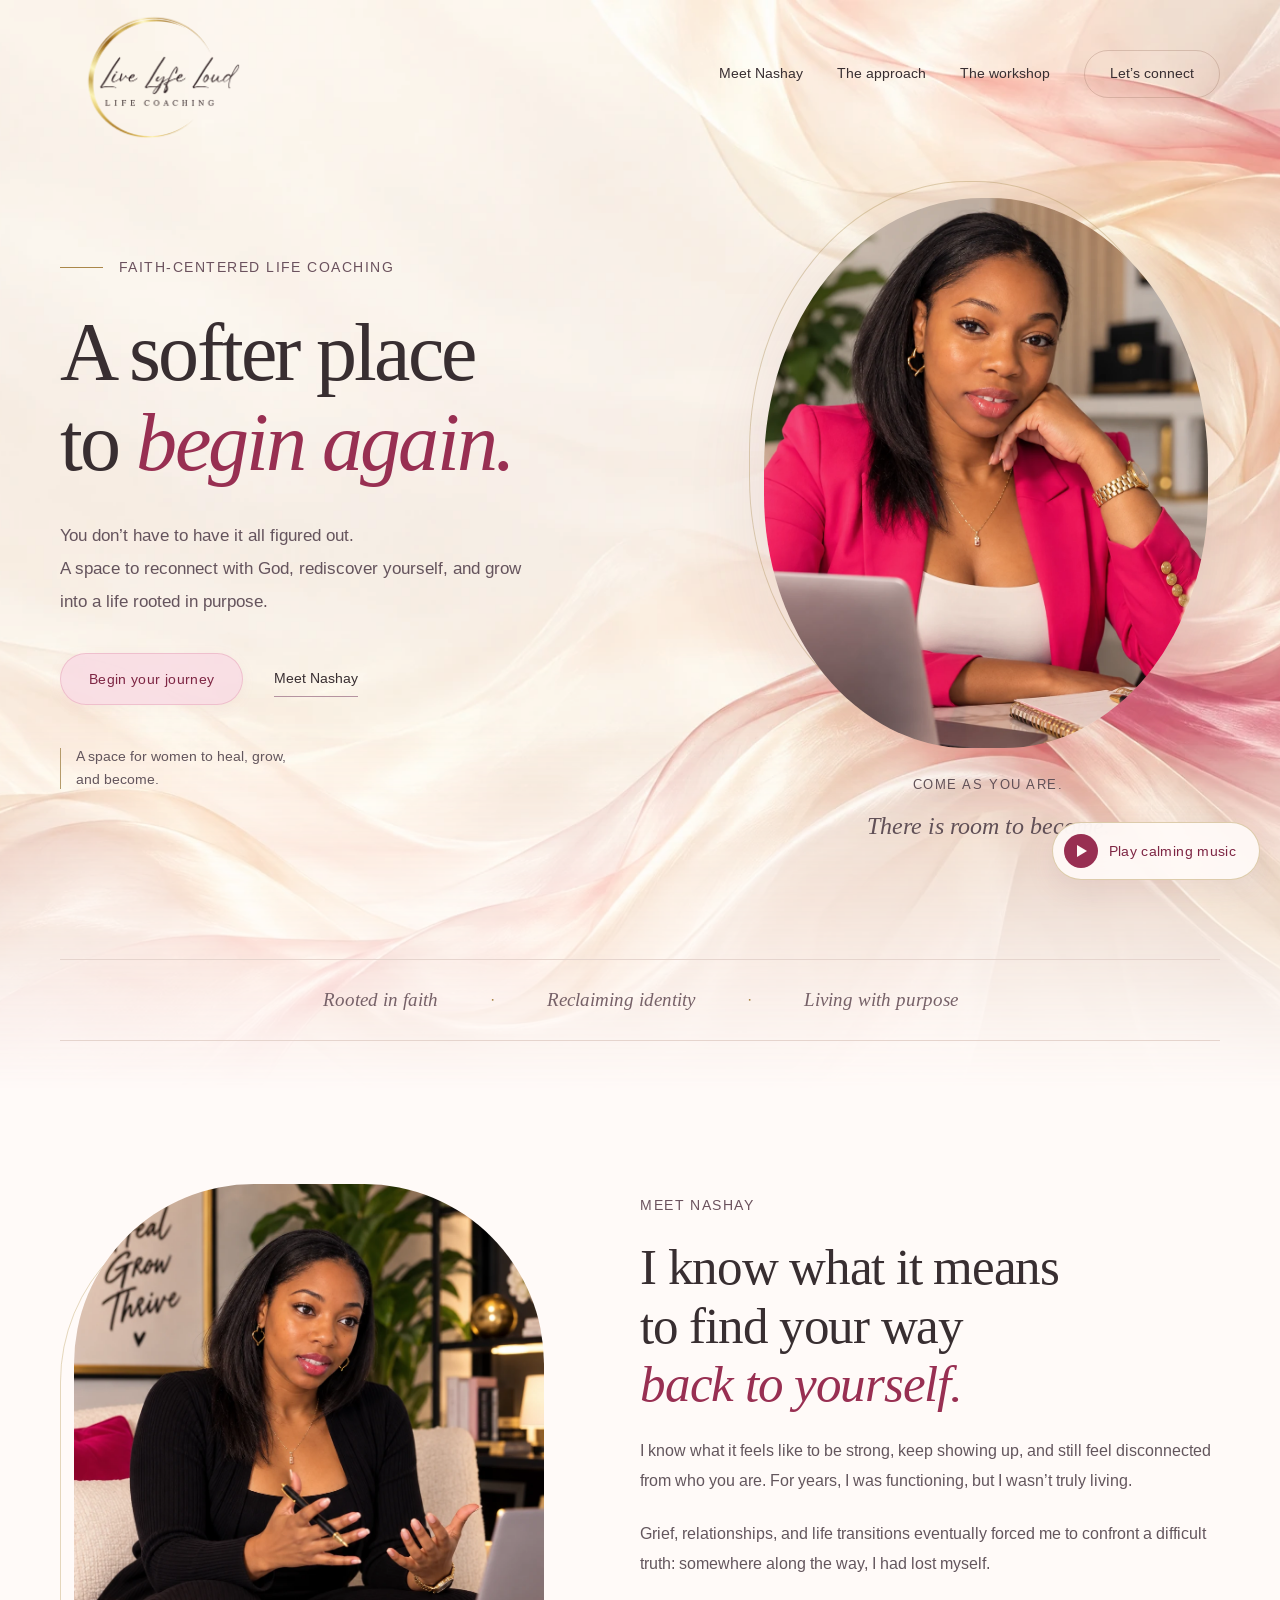
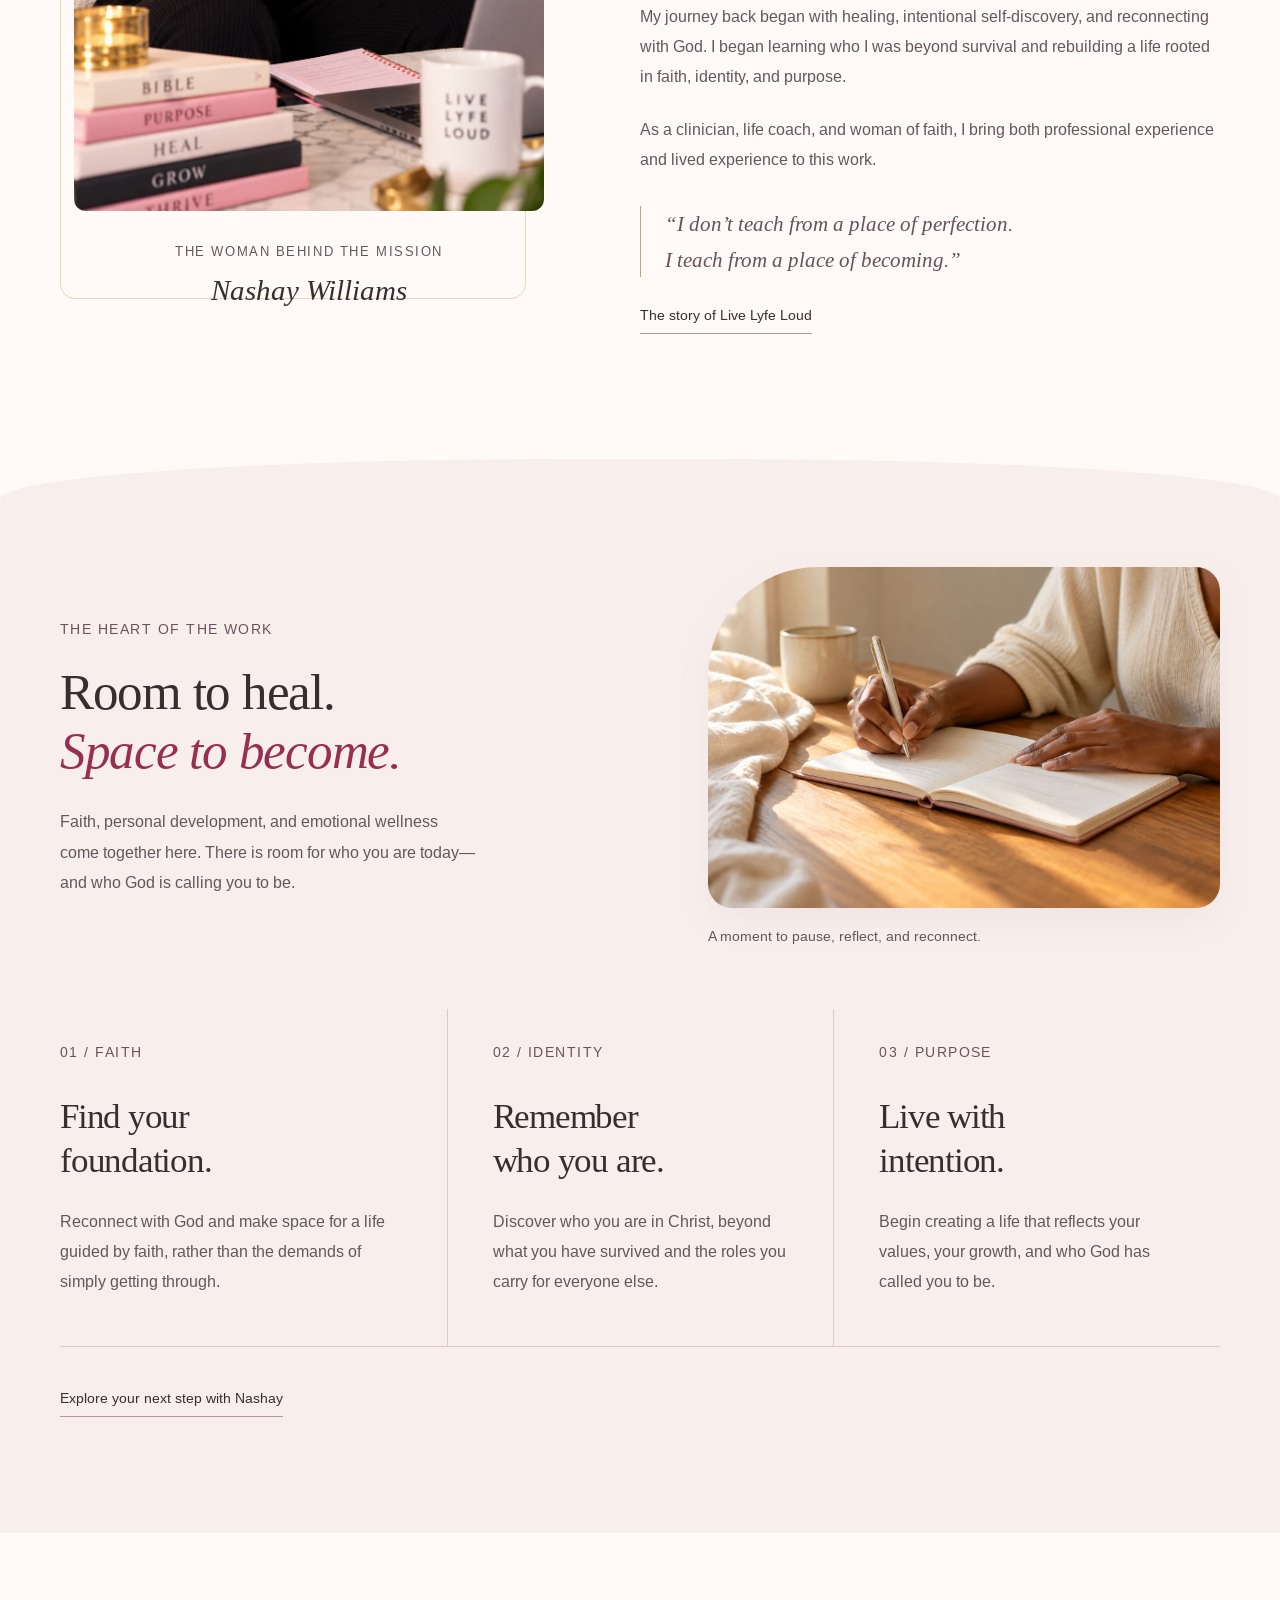
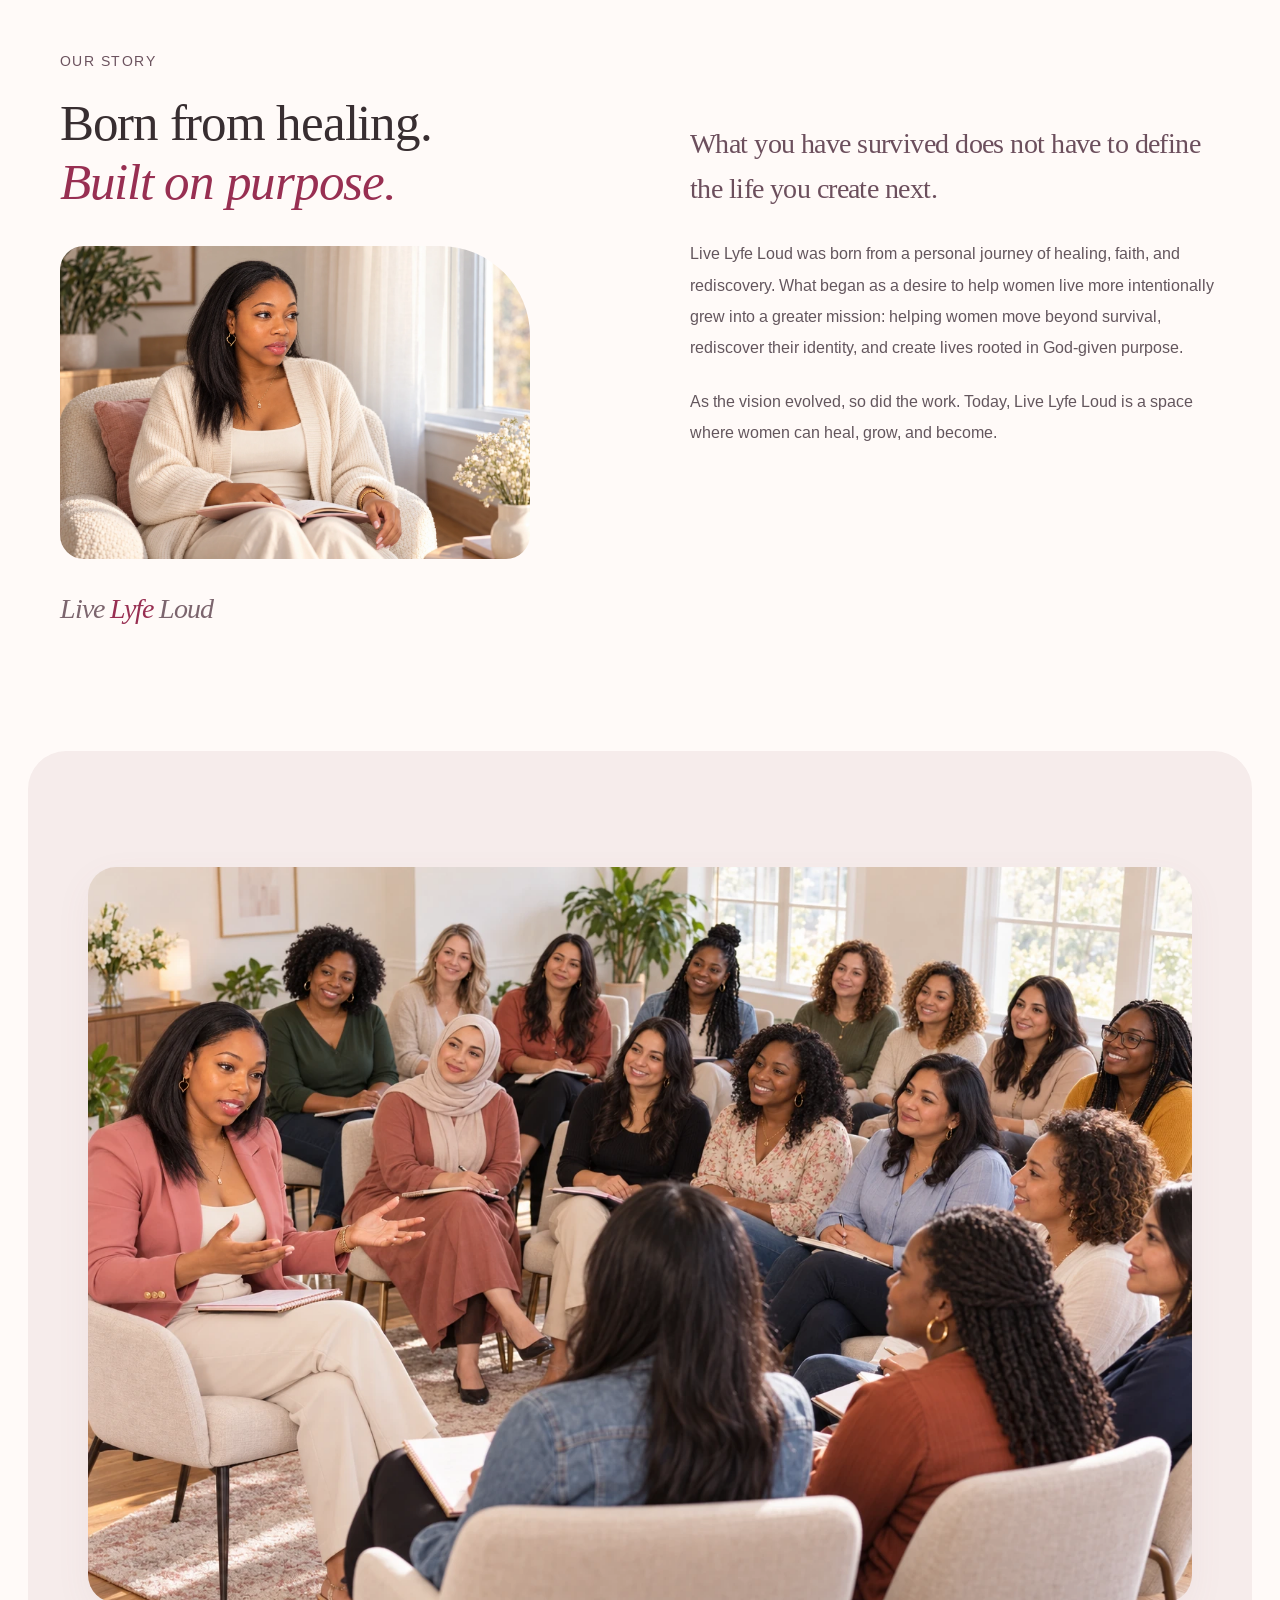
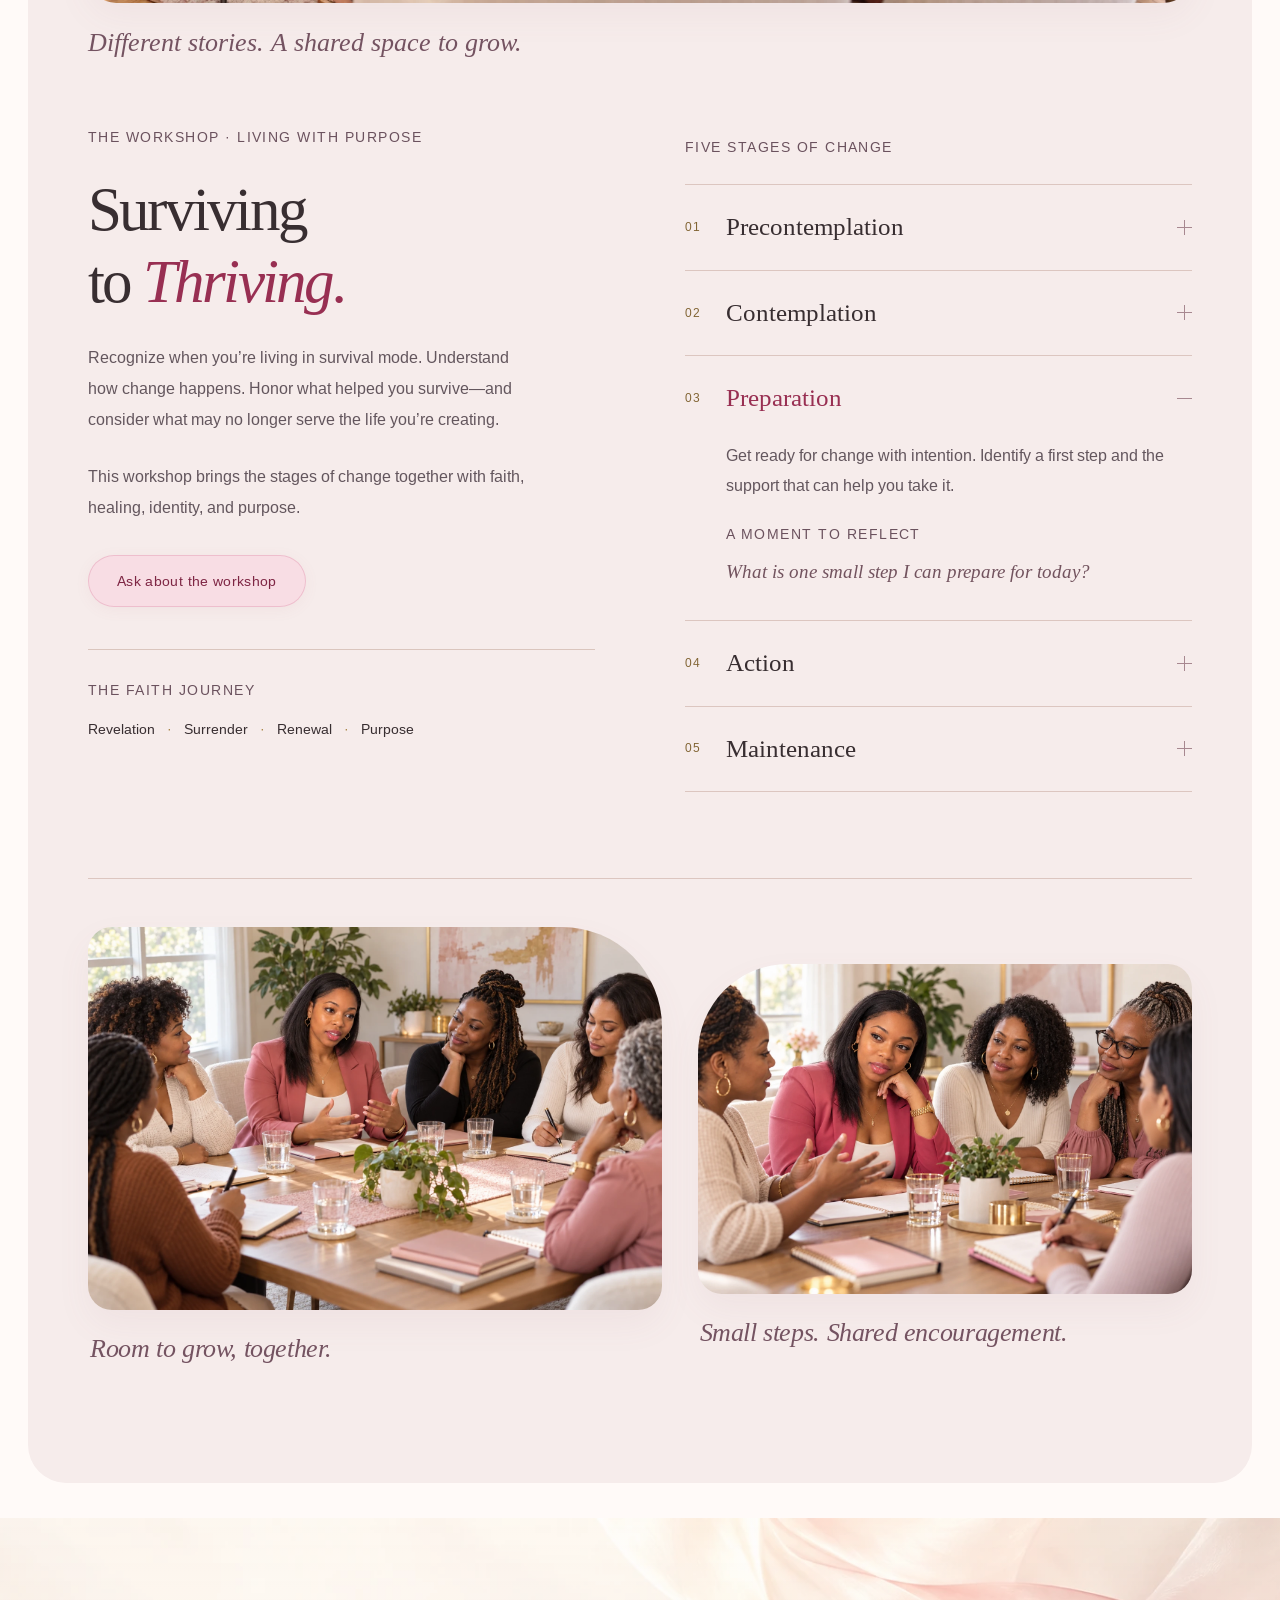
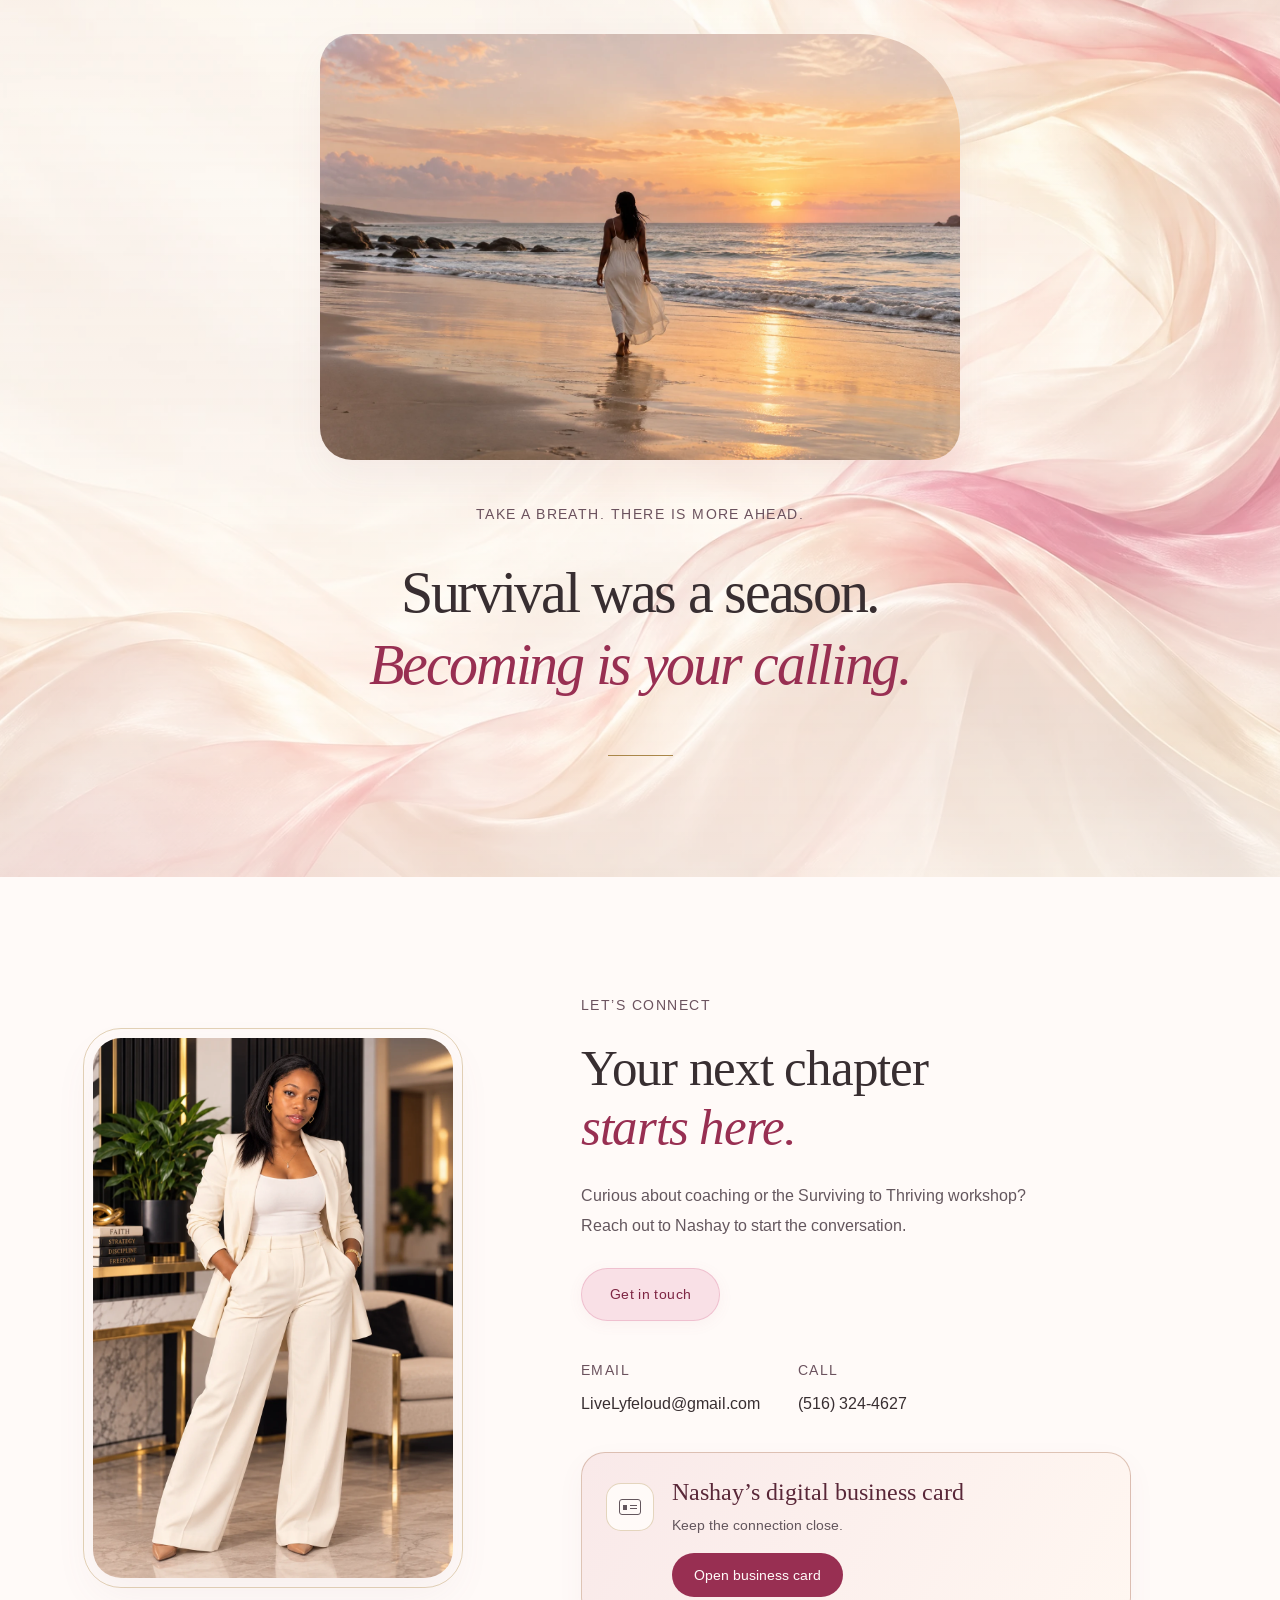
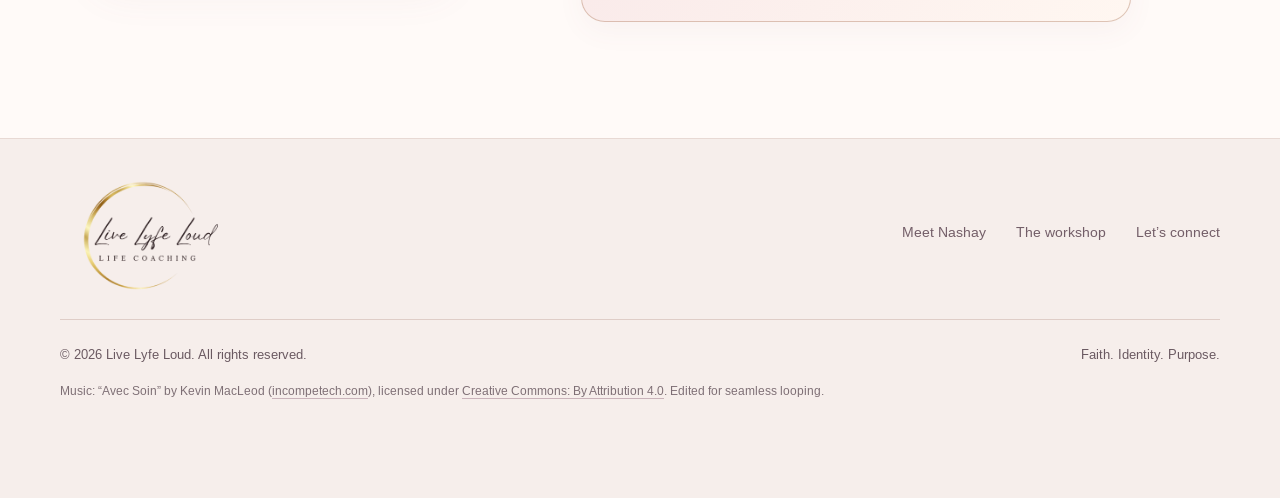
==== commit 52a2edd9: "Add optional calming background music with fade, volume and seamless loop Music: "Avec Soin" by Kevi" ====
--- a/index.html
+++ b/index.html
@@ -13,8 +13,8 @@
   <link rel="preload" as="image" href="assets/nashay-pink.webp" fetchpriority="high">
   <link rel="preload" as="image" href="assets/silk-painting.webp">
   <link rel="preload" as="font" href="assets/fonts/serif-regular.woff" type="font/woff" crossorigin>
-  <link rel="stylesheet" href="silk.css?v=6">
-  <script src="script.js?v=5" defer></script>
+  <link rel="stylesheet" href="silk.css?v=7">
+  <script src="script.js?v=6" defer></script>
 </head>
 <body>
   <div class="opening-art" aria-hidden="true"></div>
@@ -124,6 +124,12 @@
     </section>
   </main>
 
-  <footer class="site-footer"><div class="wrap footer-top"><a class="brand-logo footer-logo" href="#home" aria-label="Live Lyfe Loud home"><img src="assets/live-lyfe-loud-logo.png" width="800" height="600" alt="Live Lyfe Loud Life Coaching"></a><nav aria-label="Footer navigation"><a href="#about">Meet Nashay</a><a href="#workshop">The workshop</a><a href="#connect">Let’s connect</a></nav></div><div class="wrap footer-bottom"><p>© <span id="year">2026</span> Live Lyfe Loud. All rights reserved.</p><p>Faith. Identity. Purpose.</p></div></footer>
+  <aside class="music-player" aria-label="Background music" hidden>
+    <button class="music-toggle" type="button"><span class="music-icon" aria-hidden="true"></span><span class="music-label">Play calming music</span></button>
+    <input class="music-volume" type="range" min="0" max="100" step="1" value="40" aria-label="Music volume" aria-valuetext="40%" hidden>
+    <span class="sr-only music-status" role="status" aria-live="polite"></span>
+  </aside>
+
+  <footer class="site-footer"><div class="wrap footer-top"><a class="brand-logo footer-logo" href="#home" aria-label="Live Lyfe Loud home"><img src="assets/live-lyfe-loud-logo.png" width="800" height="600" alt="Live Lyfe Loud Life Coaching"></a><nav aria-label="Footer navigation"><a href="#about">Meet Nashay</a><a href="#workshop">The workshop</a><a href="#connect">Let’s connect</a></nav></div><div class="wrap footer-bottom"><p>© <span id="year">2026</span> Live Lyfe Loud. All rights reserved.</p><p>Faith. Identity. Purpose.</p></div><div class="wrap music-credit"><p>Music: “Avec Soin” by Kevin MacLeod (<a href="https://incompetech.com" target="_blank" rel="noopener noreferrer">incompetech.com</a>), licensed under <a href="https://creativecommons.org/licenses/by/4.0/" target="_blank" rel="noopener noreferrer">Creative Commons: By Attribution 4.0</a>. Edited for seamless looping.</p></div></footer>
 </body>
 </html>
--- a/silk.css
+++ b/silk.css
@@ -229,3 +229,30 @@
 @media(prefers-reduced-motion:reduce){.main-navigation.open,details[open] .stage-content{animation:none!important}}
 
 @media(max-width:700px){.calling-photo{width:100%;max-width:480px;margin-bottom:35px}.calling-photo img{border-radius:24px 65px 24px 24px}.business-card{grid-template-columns:44px minmax(0,1fr);column-gap:14px;padding:22px 18px;border-radius:22px}.business-card-symbol{width:44px;height:44px;border-radius:13px}.business-card-title{font-size:1.4rem}.business-card-action{padding-inline:18px}}
+
+/* Optional background music */
+.music-player{position:fixed;z-index:25;right:max(20px,env(safe-area-inset-right));bottom:max(20px,env(safe-area-inset-bottom));display:flex;align-items:center;gap:4px;padding:5px;border:1px solid #c2a86f8c;border-radius:60px;background:#fffaf8eb;box-shadow:0 10px 30px #8951601a;-webkit-backdrop-filter:blur(10px);backdrop-filter:blur(10px)}
+.music-player[hidden],.music-volume[hidden]{display:none}
+.music-toggle{display:inline-flex;align-items:center;gap:11px;min-height:44px;padding:6px 18px 6px 6px;border:0;border-radius:50px;background:transparent;color:#7e2644;font-size:.875rem;letter-spacing:.025em;line-height:1.3;cursor:pointer;transition:background .3s}
+.music-toggle:hover{background:#f8dbe3a6}
+.music-toggle:focus-visible,.music-volume:focus-visible{outline:2px solid var(--raspberry);outline-offset:3px}
+.music-icon{position:relative;display:grid;place-items:center;width:34px;height:34px;flex:none;border-radius:50%;background:var(--raspberry)}
+.music-icon::before{content:'';margin-left:3px;border-style:solid;border-width:6px 0 6px 10px;border-color:transparent transparent transparent #fffaf8}
+.music-player[data-state="playing"] .music-icon::before{width:9px;height:12px;margin:0;border:0;border-inline:3px solid #fffaf8}
+.music-player[data-state="loading"] .music-icon::before{width:14px;height:14px;margin:0;border:1.5px solid #fffaf866;border-top-color:#fffaf8;border-radius:50%;animation:music-spin 1s linear infinite}
+.music-player[data-state="playing"] .music-icon::after{content:'';position:absolute;inset:-5px;border:1px solid var(--gold);border-radius:50%;opacity:.7;animation:music-breathe 5.5s ease-in-out infinite}
+.music-volume{width:104px;height:44px;margin:0 14px 0 4px;background:transparent;accent-color:var(--raspberry);cursor:pointer;-webkit-appearance:none;appearance:none}
+.music-volume::-webkit-slider-runnable-track{height:2px;border-radius:2px;background:linear-gradient(90deg,var(--raspberry) var(--level,40%),#e3cdc6 var(--level,40%))}
+.music-volume::-webkit-slider-thumb{-webkit-appearance:none;width:18px;height:18px;margin-top:-8px;border:2px solid #fffaf8;border-radius:50%;background:var(--raspberry);box-shadow:0 1px 5px #8951603d}
+.music-volume::-moz-range-track{height:2px;border-radius:2px;background:#e3cdc6}
+.music-volume::-moz-range-progress{height:2px;border-radius:2px;background:var(--raspberry)}
+.music-volume::-moz-range-thumb{width:14px;height:14px;border:2px solid #fffaf8;border-radius:50%;background:var(--raspberry);box-shadow:0 1px 5px #8951603d}
+.music-credit{padding-top:14px;color:#7d6e74;font-size:.75rem;line-height:1.7}
+.music-credit a{border-bottom:1px solid #c9b3ba}
+.music-credit a:hover{color:var(--raspberry);border-color:var(--raspberry)}
+.has-music-player .site-footer{padding-bottom:96px}
+@keyframes music-breathe{0%,100%{transform:scale(.92);opacity:.25}50%{transform:scale(1.06);opacity:.75}}
+@keyframes music-spin{to{transform:rotate(360deg)}}
+@media(max-width:700px){.music-player{right:max(12px,env(safe-area-inset-right));bottom:max(12px,env(safe-area-inset-bottom))}.music-toggle{padding-right:14px}.music-volume{width:88px;margin-right:10px}.has-music-player .site-footer{padding-bottom:90px}}
+@media(prefers-reduced-motion:reduce){.music-player[data-state="playing"] .music-icon::after{animation:none!important;transform:none;opacity:.6}.music-player[data-state="loading"] .music-icon::before{animation:none!important;border-color:#fffaf8}}
+@media print{.music-player{display:none}}
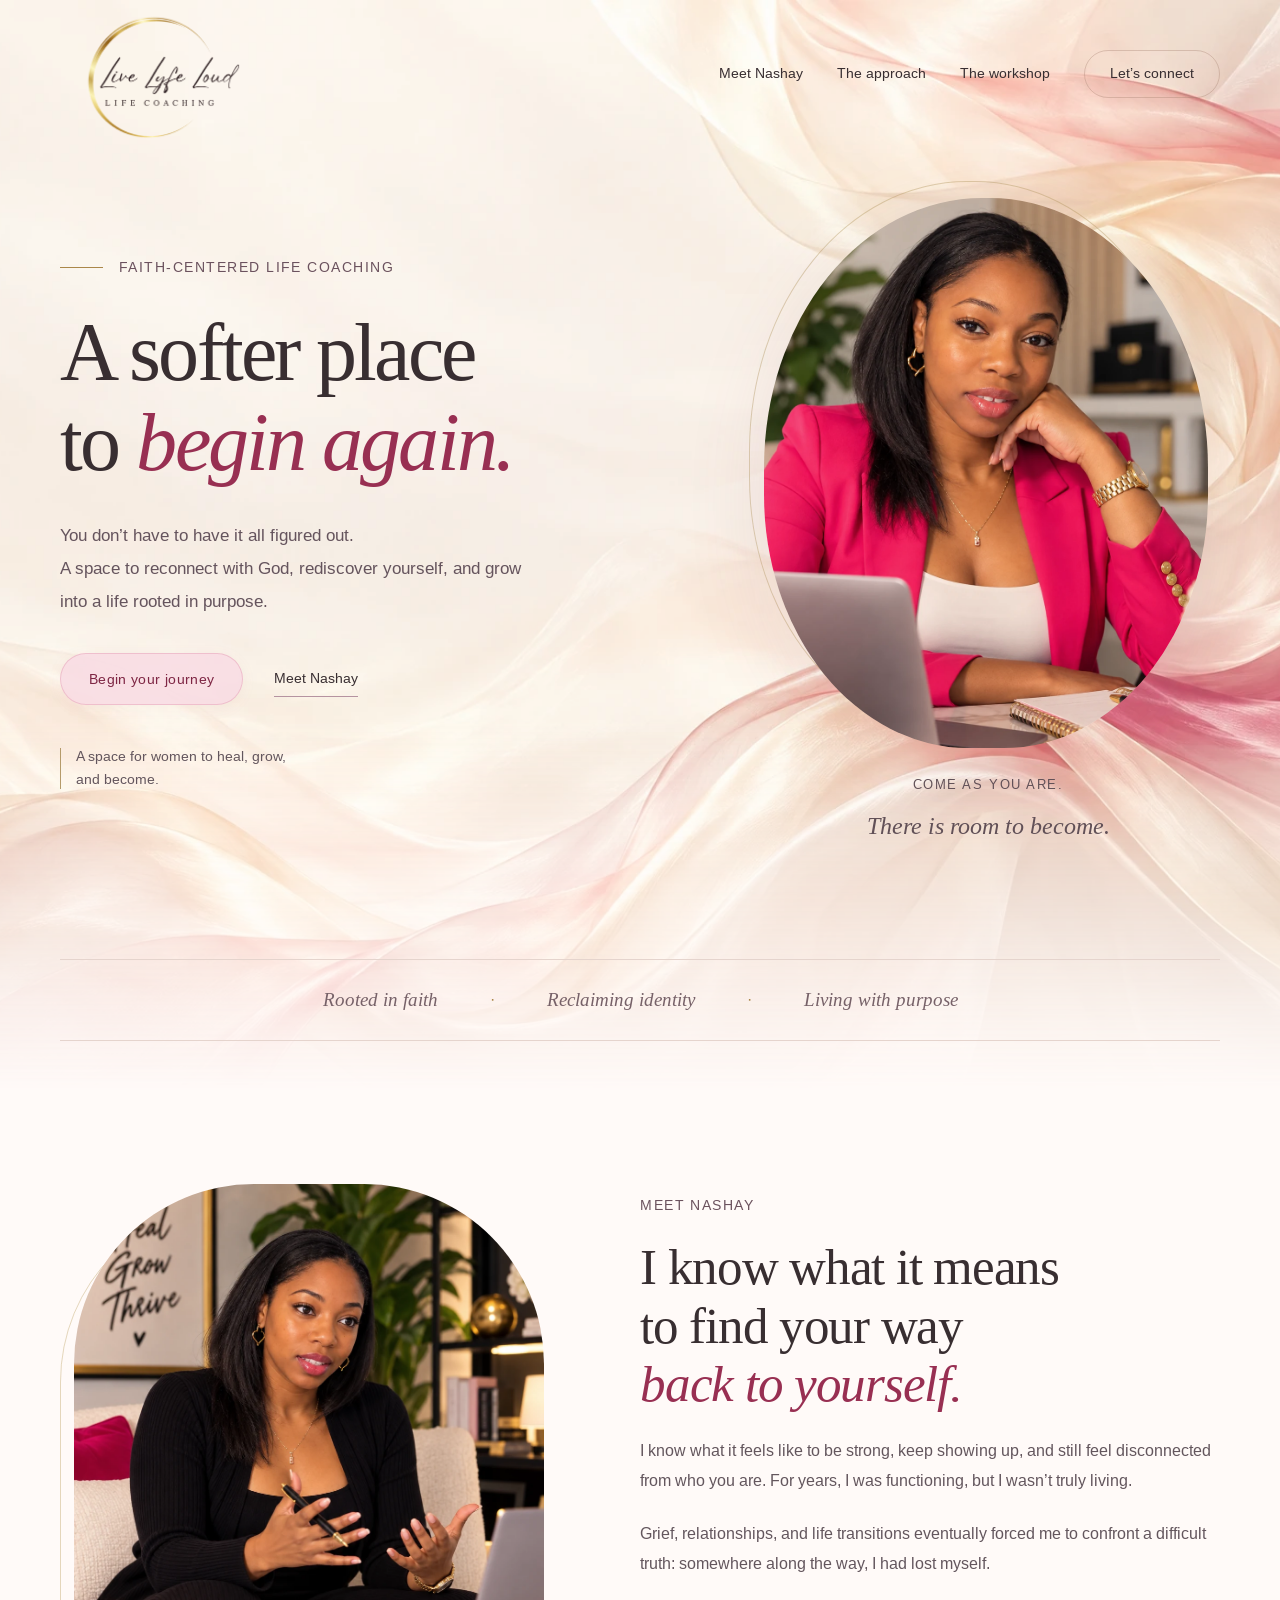
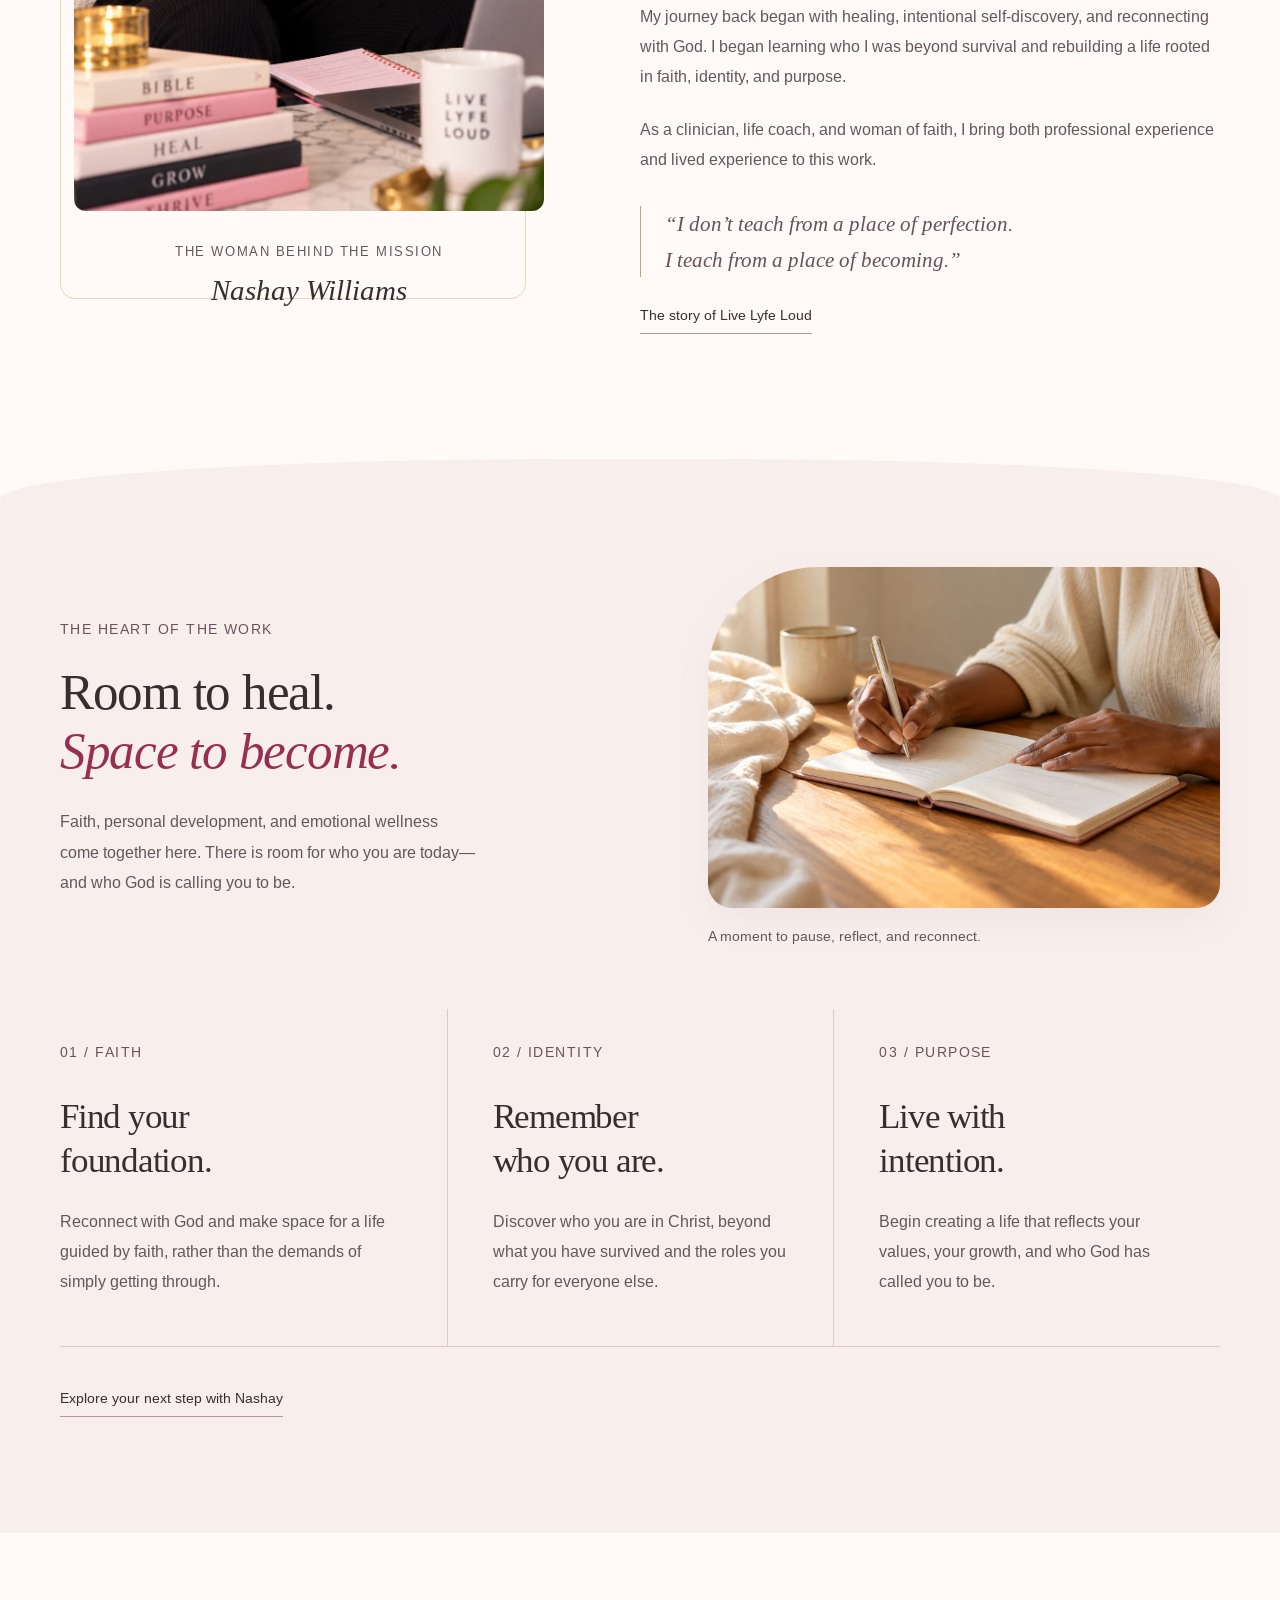
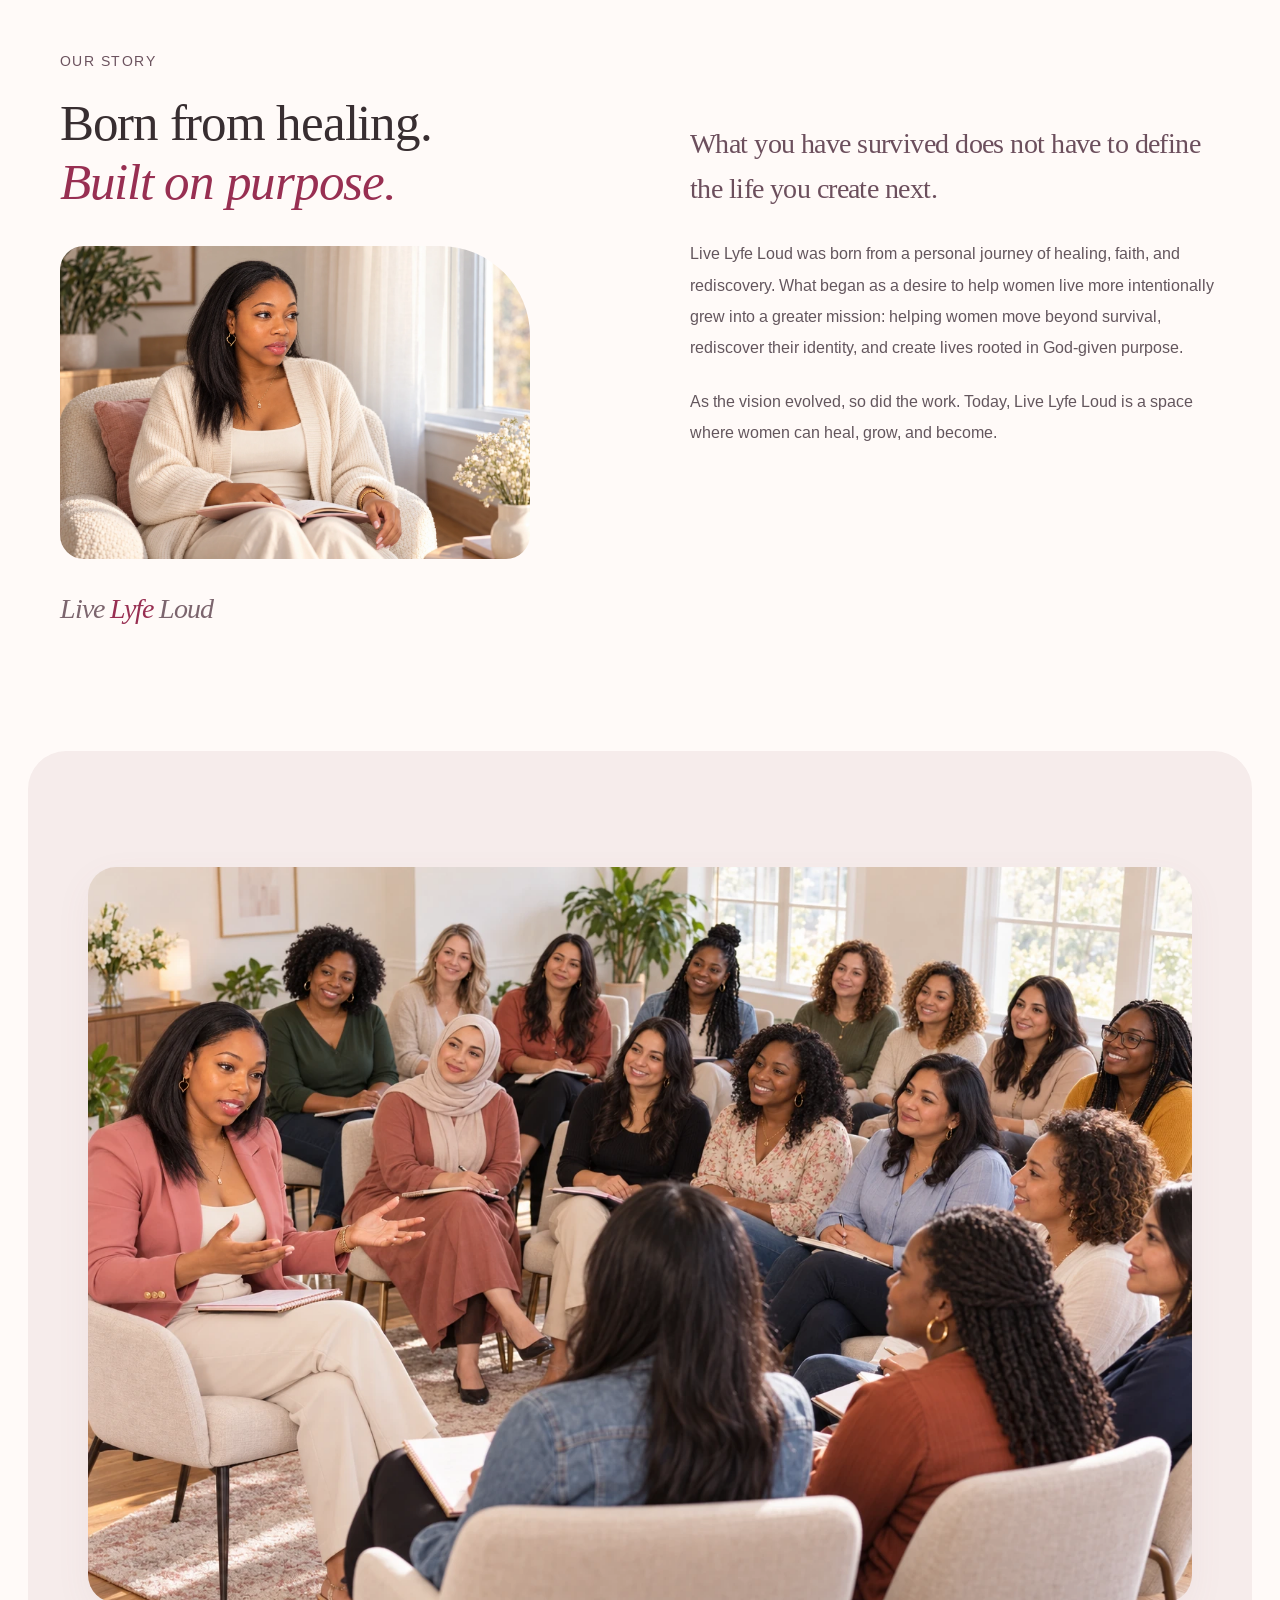
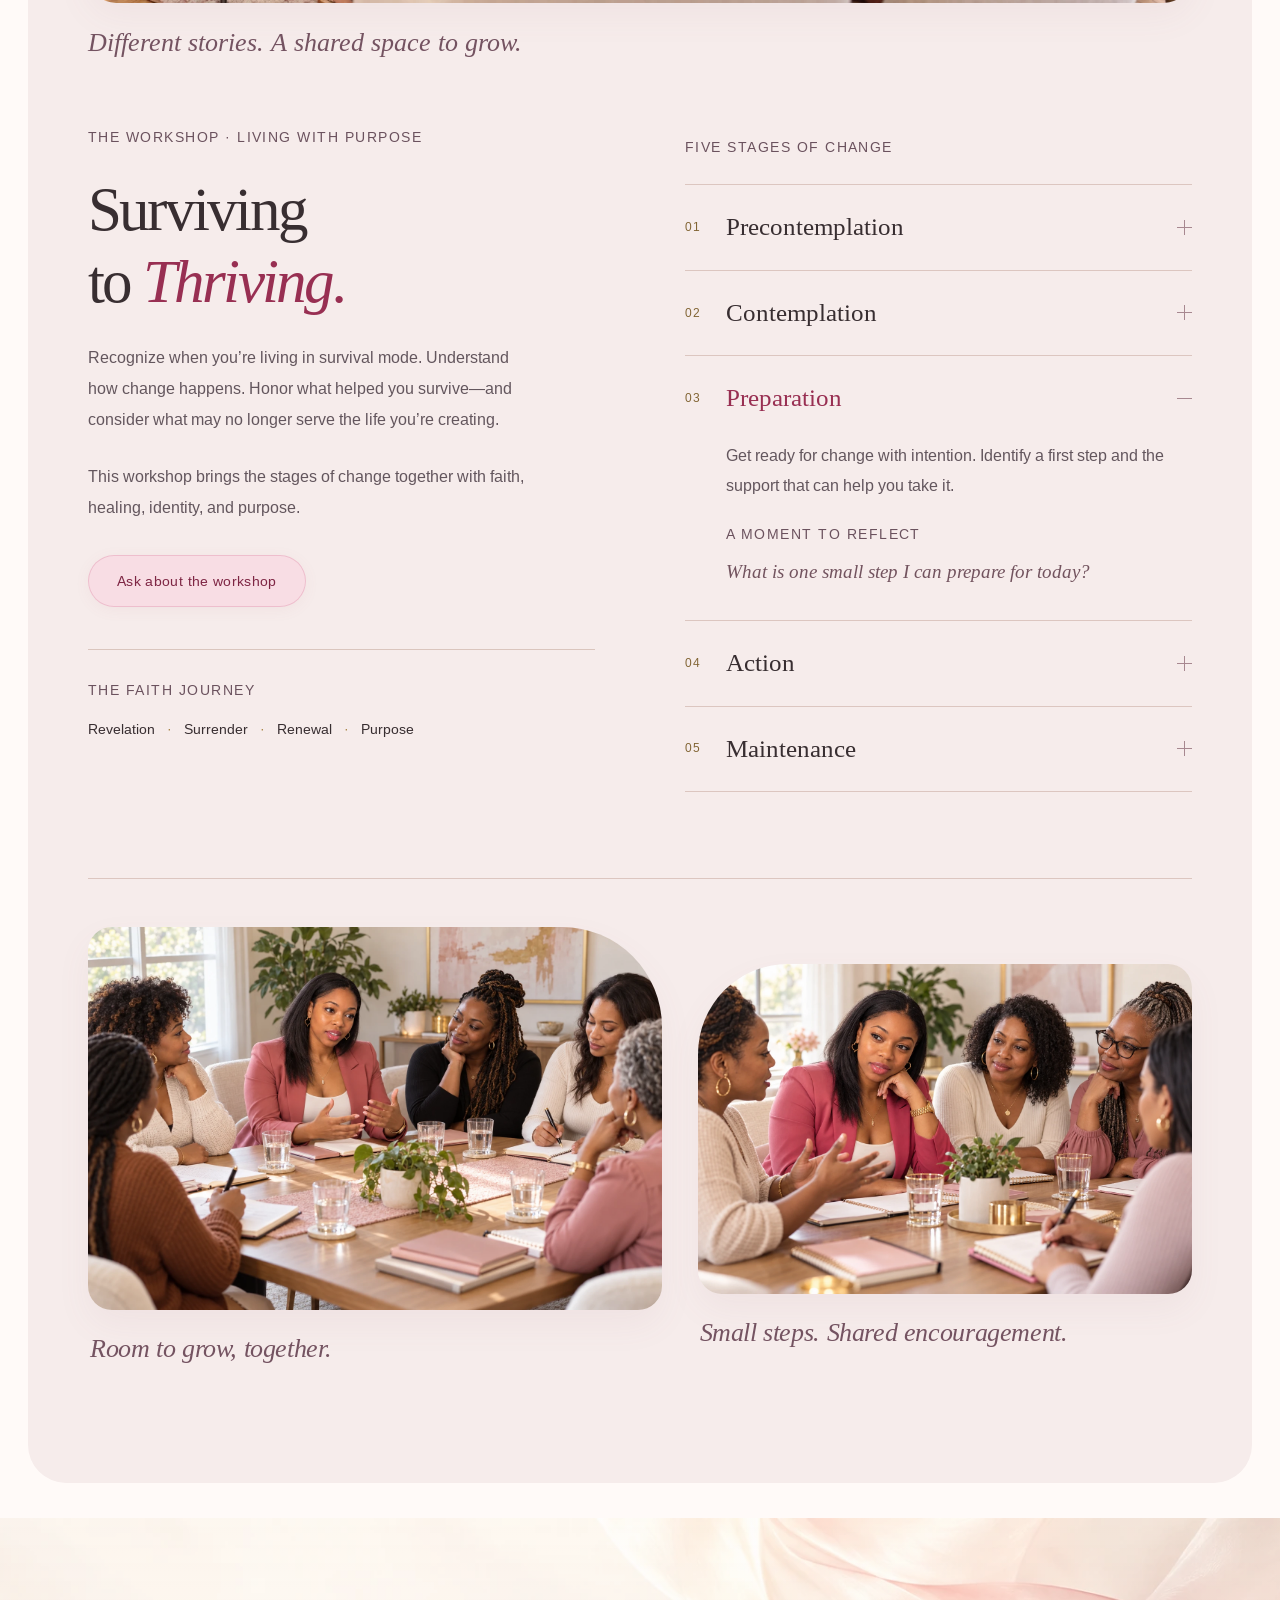
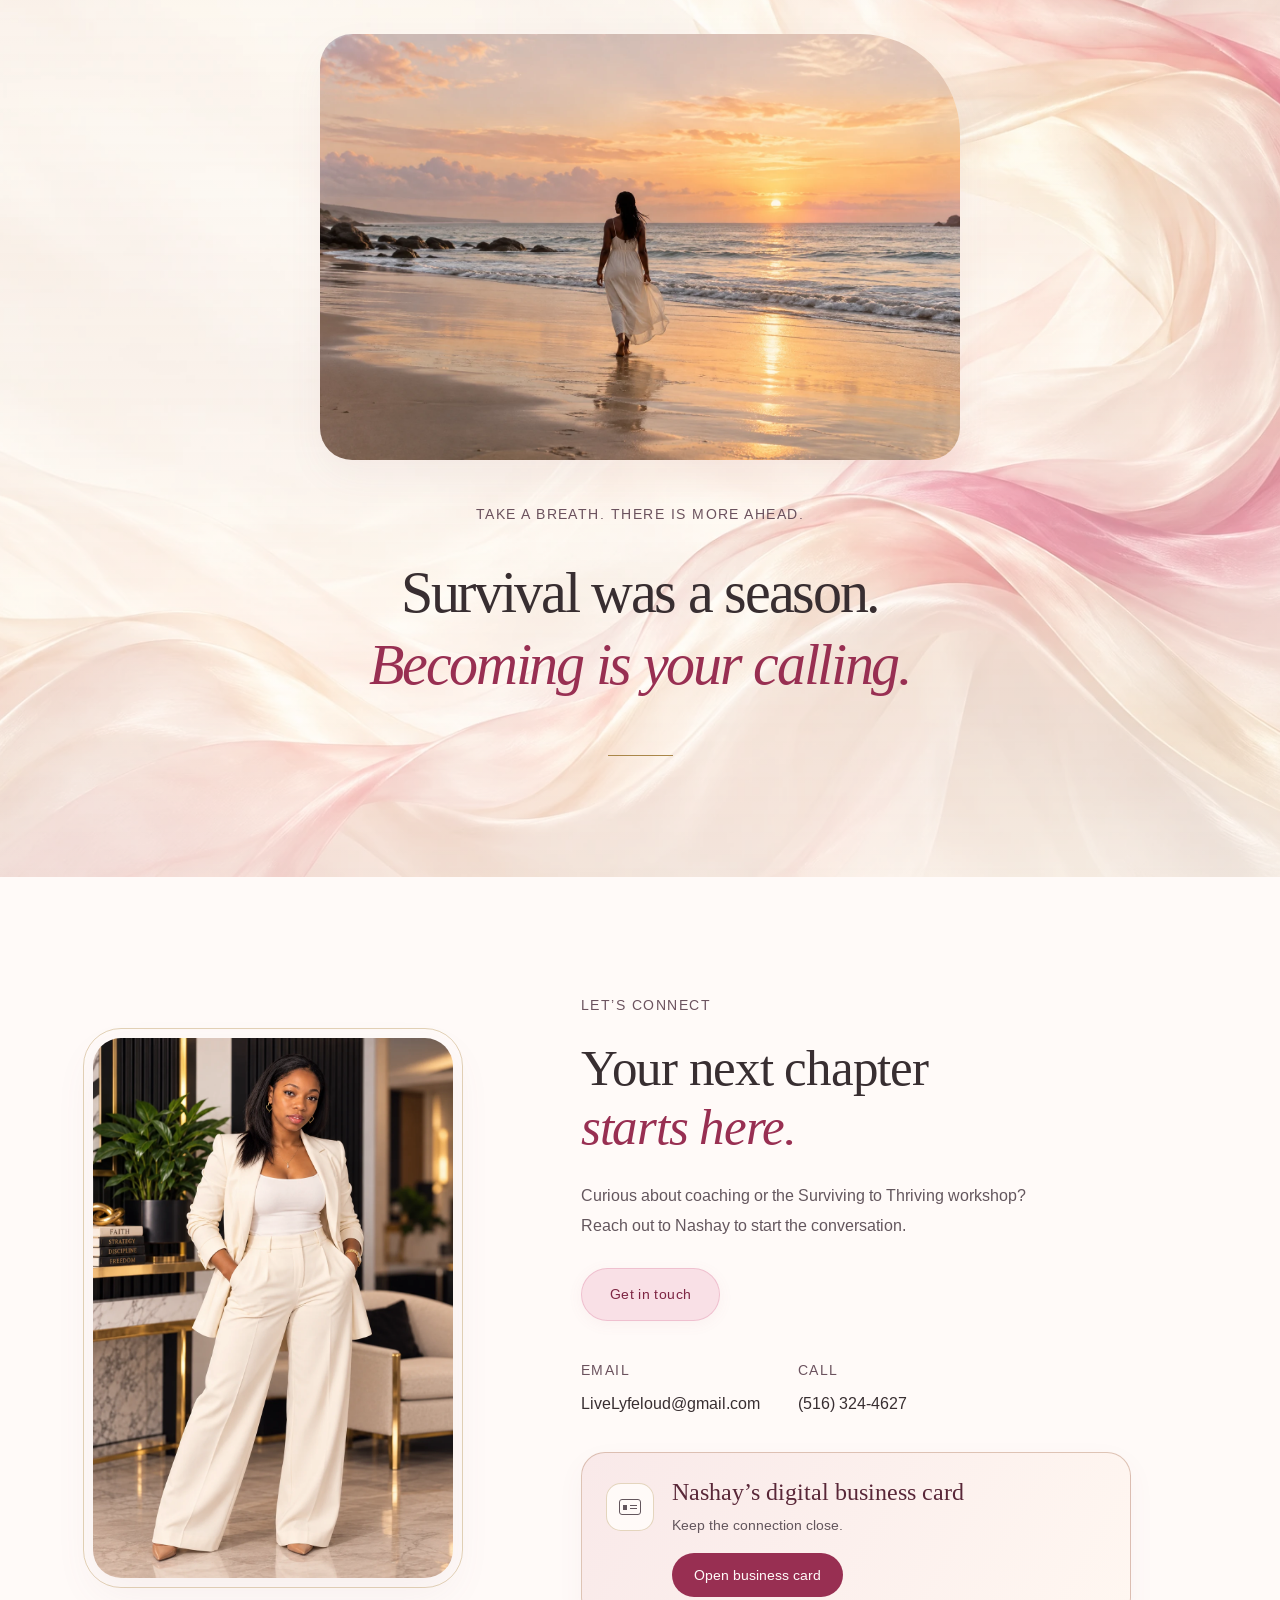
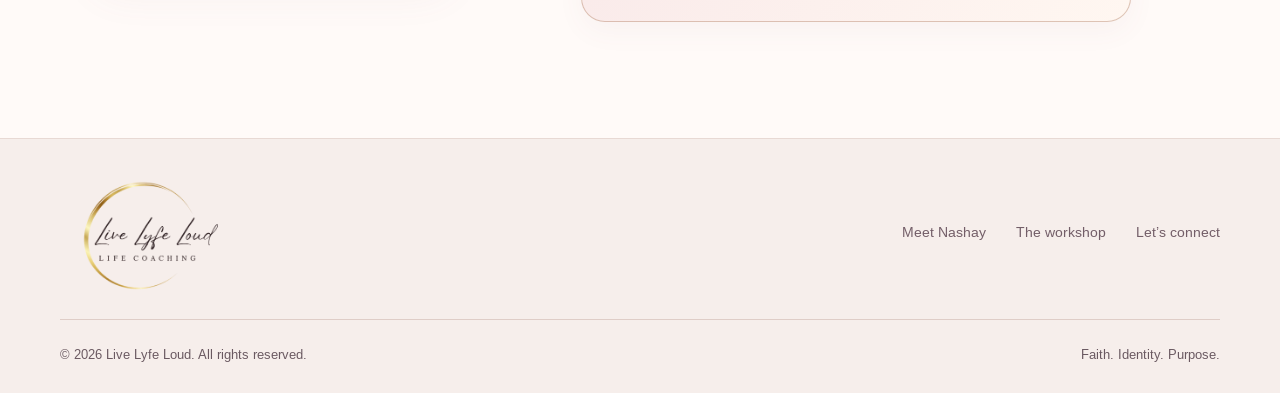
==== commit 524dcedc: "Remove background music Reverts 52a2edd: drops the audio file, music controls, related styles and cr" ====
--- a/index.html
+++ b/index.html
@@ -13,8 +13,8 @@
   <link rel="preload" as="image" href="assets/nashay-pink.webp" fetchpriority="high">
   <link rel="preload" as="image" href="assets/silk-painting.webp">
   <link rel="preload" as="font" href="assets/fonts/serif-regular.woff" type="font/woff" crossorigin>
-  <link rel="stylesheet" href="silk.css?v=7">
-  <script src="script.js?v=6" defer></script>
+  <link rel="stylesheet" href="silk.css?v=6">
+  <script src="script.js?v=5" defer></script>
 </head>
 <body>
   <div class="opening-art" aria-hidden="true"></div>
@@ -124,12 +124,6 @@
     </section>
   </main>
 
-  <aside class="music-player" aria-label="Background music" hidden>
-    <button class="music-toggle" type="button"><span class="music-icon" aria-hidden="true"></span><span class="music-label">Play calming music</span></button>
-    <input class="music-volume" type="range" min="0" max="100" step="1" value="40" aria-label="Music volume" aria-valuetext="40%" hidden>
-    <span class="sr-only music-status" role="status" aria-live="polite"></span>
-  </aside>
-
-  <footer class="site-footer"><div class="wrap footer-top"><a class="brand-logo footer-logo" href="#home" aria-label="Live Lyfe Loud home"><img src="assets/live-lyfe-loud-logo.png" width="800" height="600" alt="Live Lyfe Loud Life Coaching"></a><nav aria-label="Footer navigation"><a href="#about">Meet Nashay</a><a href="#workshop">The workshop</a><a href="#connect">Let’s connect</a></nav></div><div class="wrap footer-bottom"><p>© <span id="year">2026</span> Live Lyfe Loud. All rights reserved.</p><p>Faith. Identity. Purpose.</p></div><div class="wrap music-credit"><p>Music: “Avec Soin” by Kevin MacLeod (<a href="https://incompetech.com" target="_blank" rel="noopener noreferrer">incompetech.com</a>), licensed under <a href="https://creativecommons.org/licenses/by/4.0/" target="_blank" rel="noopener noreferrer">Creative Commons: By Attribution 4.0</a>. Edited for seamless looping.</p></div></footer>
+  <footer class="site-footer"><div class="wrap footer-top"><a class="brand-logo footer-logo" href="#home" aria-label="Live Lyfe Loud home"><img src="assets/live-lyfe-loud-logo.png" width="800" height="600" alt="Live Lyfe Loud Life Coaching"></a><nav aria-label="Footer navigation"><a href="#about">Meet Nashay</a><a href="#workshop">The workshop</a><a href="#connect">Let’s connect</a></nav></div><div class="wrap footer-bottom"><p>© <span id="year">2026</span> Live Lyfe Loud. All rights reserved.</p><p>Faith. Identity. Purpose.</p></div></footer>
 </body>
 </html>
--- a/silk.css
+++ b/silk.css
@@ -229,30 +229,3 @@
 @media(prefers-reduced-motion:reduce){.main-navigation.open,details[open] .stage-content{animation:none!important}}
 
 @media(max-width:700px){.calling-photo{width:100%;max-width:480px;margin-bottom:35px}.calling-photo img{border-radius:24px 65px 24px 24px}.business-card{grid-template-columns:44px minmax(0,1fr);column-gap:14px;padding:22px 18px;border-radius:22px}.business-card-symbol{width:44px;height:44px;border-radius:13px}.business-card-title{font-size:1.4rem}.business-card-action{padding-inline:18px}}
-
-/* Optional background music */
-.music-player{position:fixed;z-index:25;right:max(20px,env(safe-area-inset-right));bottom:max(20px,env(safe-area-inset-bottom));display:flex;align-items:center;gap:4px;padding:5px;border:1px solid #c2a86f8c;border-radius:60px;background:#fffaf8eb;box-shadow:0 10px 30px #8951601a;-webkit-backdrop-filter:blur(10px);backdrop-filter:blur(10px)}
-.music-player[hidden],.music-volume[hidden]{display:none}
-.music-toggle{display:inline-flex;align-items:center;gap:11px;min-height:44px;padding:6px 18px 6px 6px;border:0;border-radius:50px;background:transparent;color:#7e2644;font-size:.875rem;letter-spacing:.025em;line-height:1.3;cursor:pointer;transition:background .3s}
-.music-toggle:hover{background:#f8dbe3a6}
-.music-toggle:focus-visible,.music-volume:focus-visible{outline:2px solid var(--raspberry);outline-offset:3px}
-.music-icon{position:relative;display:grid;place-items:center;width:34px;height:34px;flex:none;border-radius:50%;background:var(--raspberry)}
-.music-icon::before{content:'';margin-left:3px;border-style:solid;border-width:6px 0 6px 10px;border-color:transparent transparent transparent #fffaf8}
-.music-player[data-state="playing"] .music-icon::before{width:9px;height:12px;margin:0;border:0;border-inline:3px solid #fffaf8}
-.music-player[data-state="loading"] .music-icon::before{width:14px;height:14px;margin:0;border:1.5px solid #fffaf866;border-top-color:#fffaf8;border-radius:50%;animation:music-spin 1s linear infinite}
-.music-player[data-state="playing"] .music-icon::after{content:'';position:absolute;inset:-5px;border:1px solid var(--gold);border-radius:50%;opacity:.7;animation:music-breathe 5.5s ease-in-out infinite}
-.music-volume{width:104px;height:44px;margin:0 14px 0 4px;background:transparent;accent-color:var(--raspberry);cursor:pointer;-webkit-appearance:none;appearance:none}
-.music-volume::-webkit-slider-runnable-track{height:2px;border-radius:2px;background:linear-gradient(90deg,var(--raspberry) var(--level,40%),#e3cdc6 var(--level,40%))}
-.music-volume::-webkit-slider-thumb{-webkit-appearance:none;width:18px;height:18px;margin-top:-8px;border:2px solid #fffaf8;border-radius:50%;background:var(--raspberry);box-shadow:0 1px 5px #8951603d}
-.music-volume::-moz-range-track{height:2px;border-radius:2px;background:#e3cdc6}
-.music-volume::-moz-range-progress{height:2px;border-radius:2px;background:var(--raspberry)}
-.music-volume::-moz-range-thumb{width:14px;height:14px;border:2px solid #fffaf8;border-radius:50%;background:var(--raspberry);box-shadow:0 1px 5px #8951603d}
-.music-credit{padding-top:14px;color:#7d6e74;font-size:.75rem;line-height:1.7}
-.music-credit a{border-bottom:1px solid #c9b3ba}
-.music-credit a:hover{color:var(--raspberry);border-color:var(--raspberry)}
-.has-music-player .site-footer{padding-bottom:96px}
-@keyframes music-breathe{0%,100%{transform:scale(.92);opacity:.25}50%{transform:scale(1.06);opacity:.75}}
-@keyframes music-spin{to{transform:rotate(360deg)}}
-@media(max-width:700px){.music-player{right:max(12px,env(safe-area-inset-right));bottom:max(12px,env(safe-area-inset-bottom))}.music-toggle{padding-right:14px}.music-volume{width:88px;margin-right:10px}.has-music-player .site-footer{padding-bottom:90px}}
-@media(prefers-reduced-motion:reduce){.music-player[data-state="playing"] .music-icon::after{animation:none!important;transform:none;opacity:.6}.music-player[data-state="loading"] .music-icon::before{animation:none!important;border-color:#fffaf8}}
-@media print{.music-player{display:none}}
